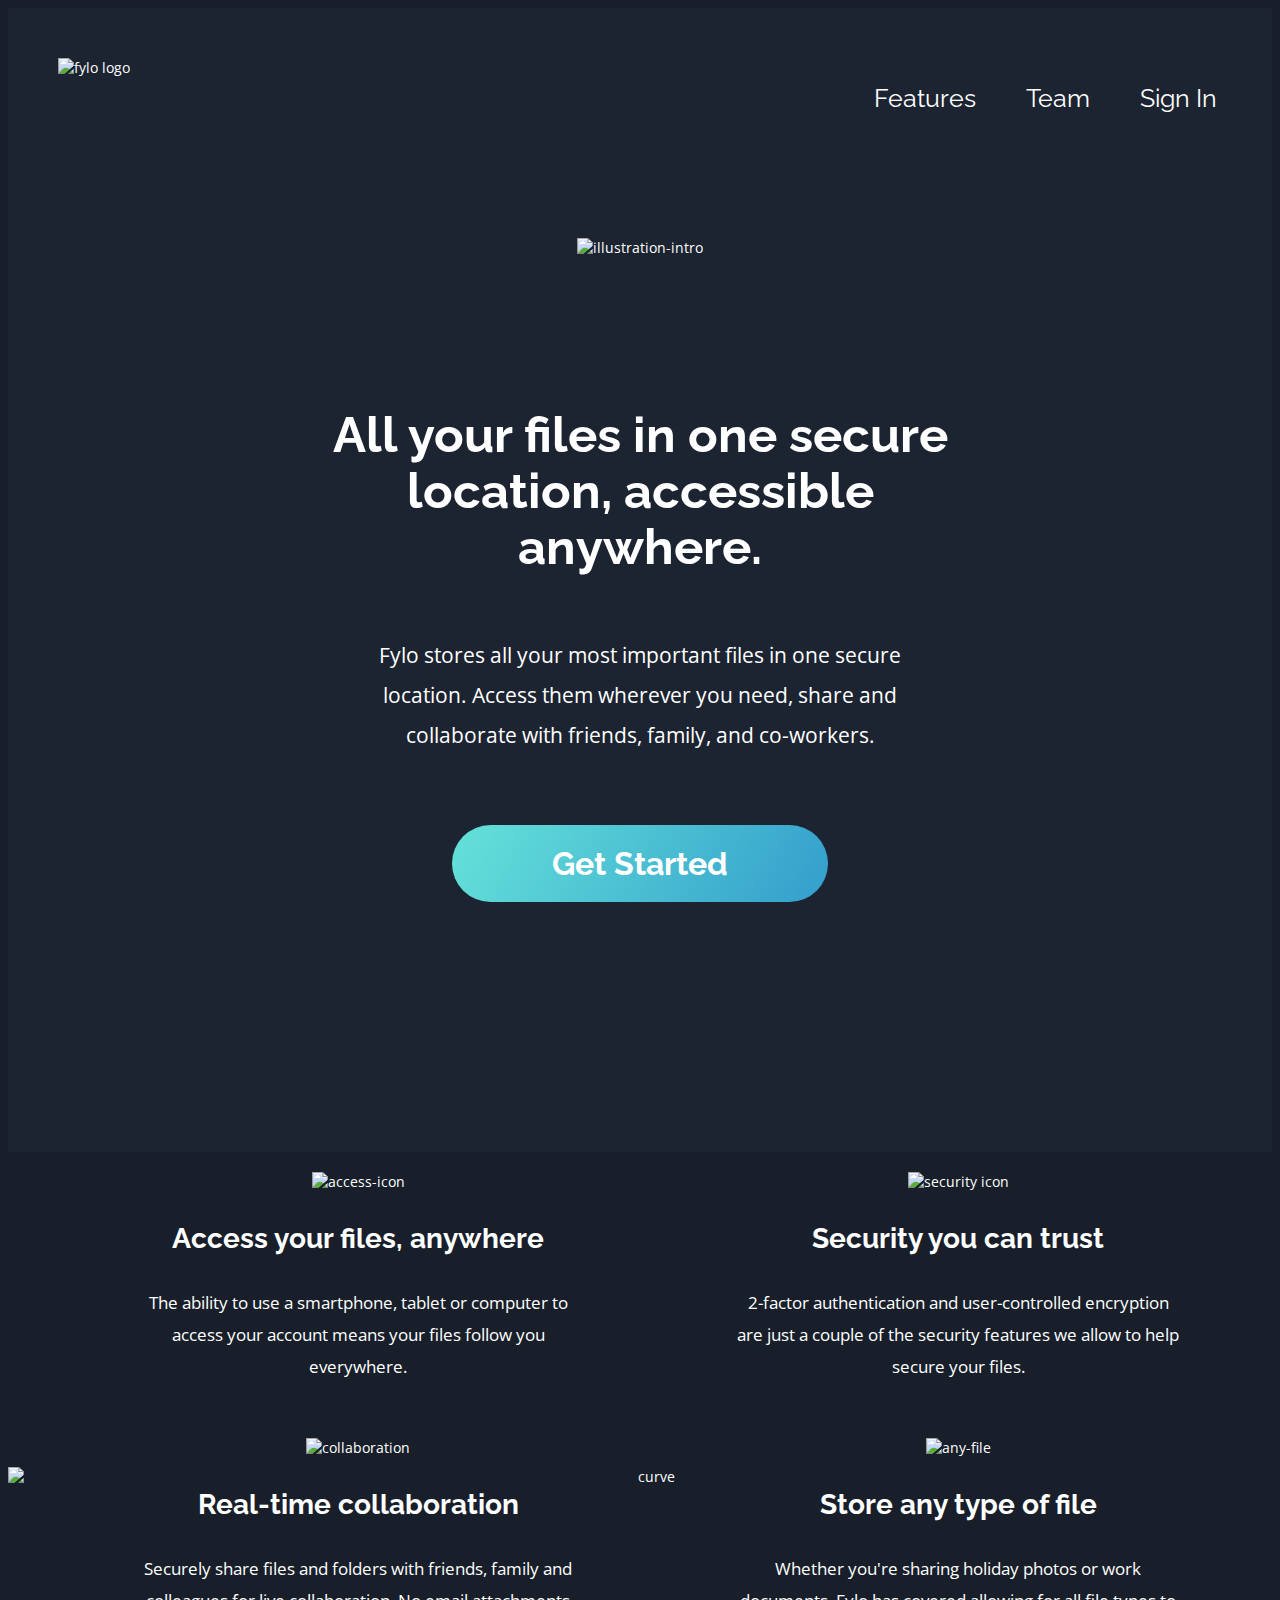
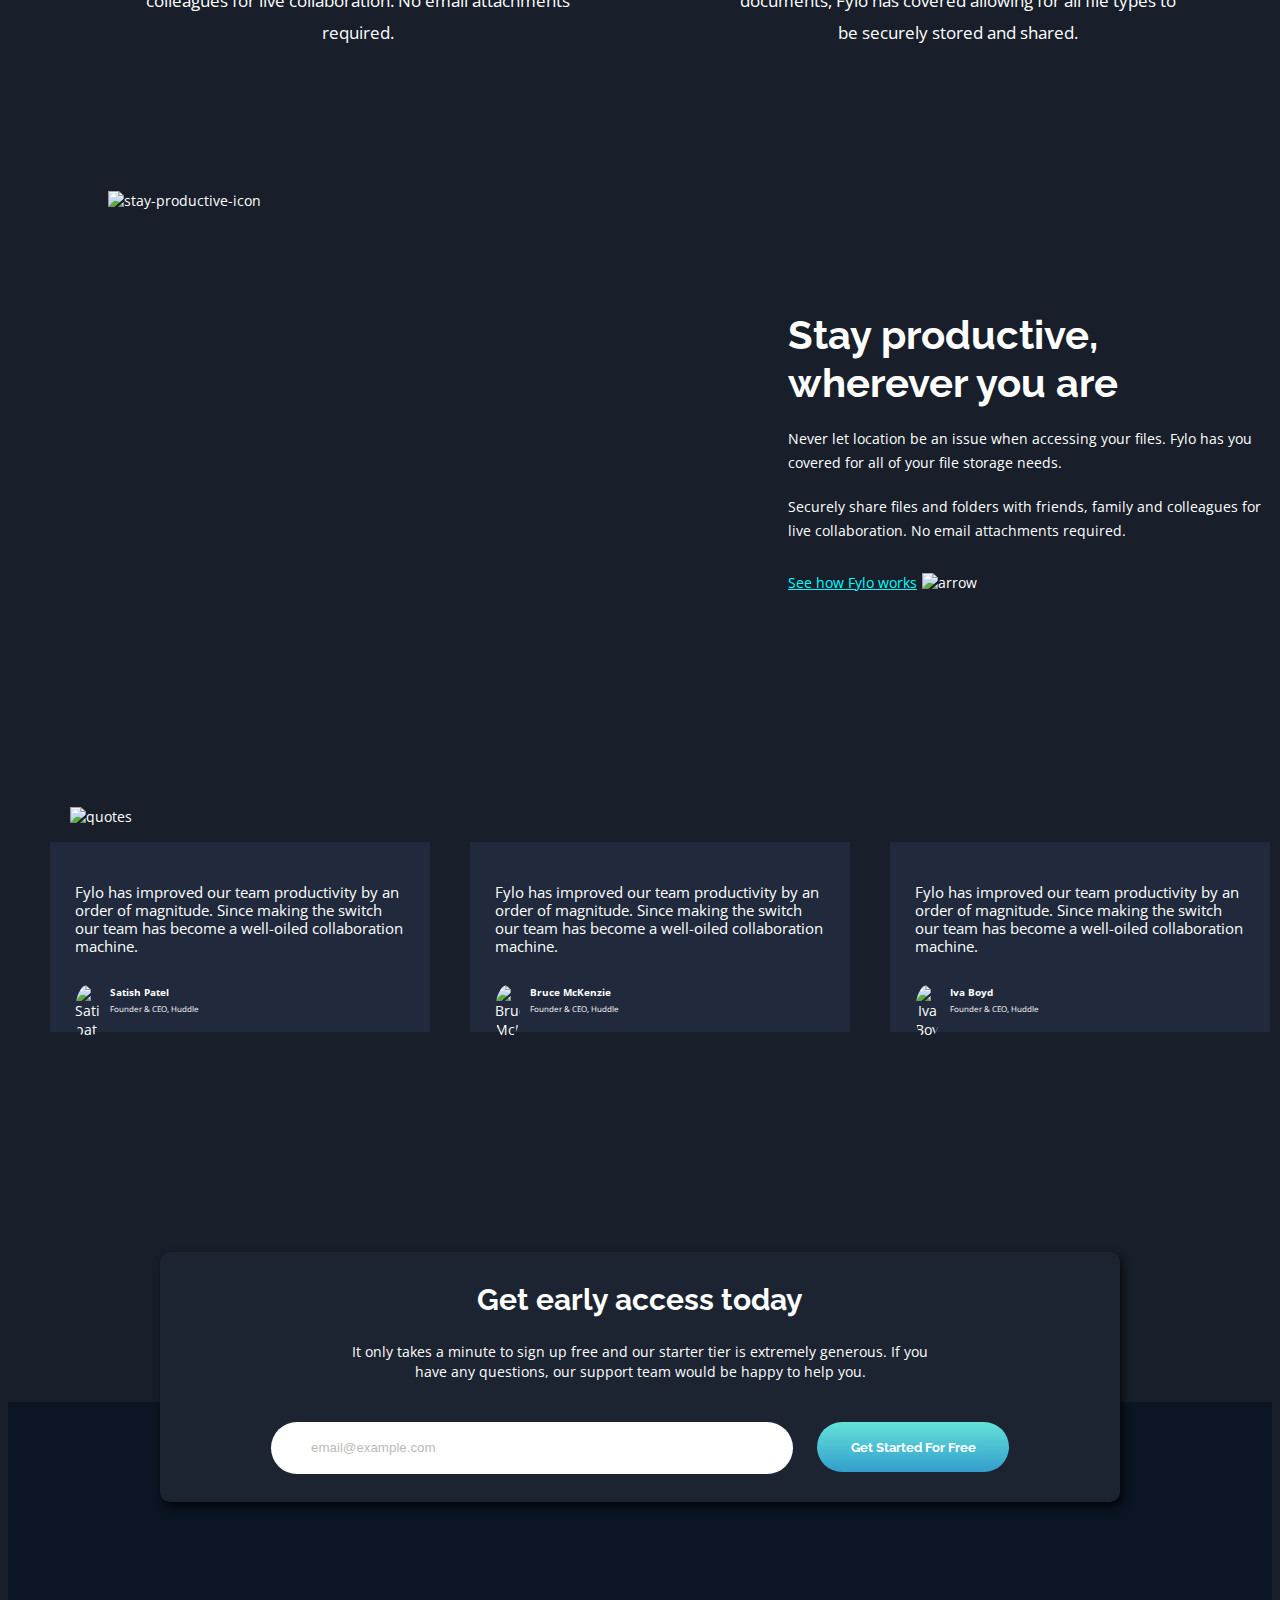
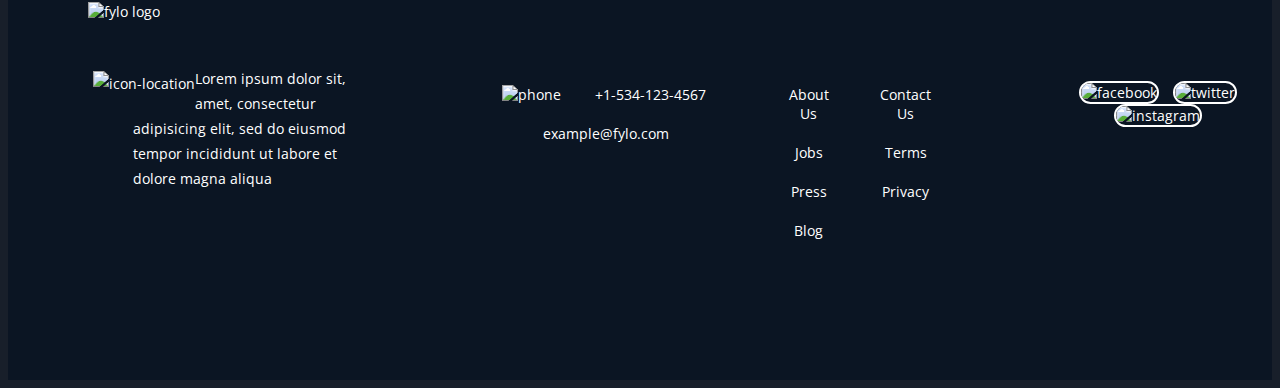
==== index.html @ 5756156e "Rename fylotheme.html to index.html" ====
<!DOCTYPE html>
<html lang="en">

<html>
    <head>
        <meta charset="UTF-8">
        <meta http-equiv="X-UA-Compatible" content="IE=edge">
        <meta name="viewport" content="width=device-width, initial-scale=1.0">

        <link rel="preconnect" href="https://fonts.googleapis.com">
        <link rel="preconnect" href="https://fonts.gstatic.com" crossorigin>
        <link href="https://fonts.googleapis.com/css2?family=Barlow+Condensed:wght@100&family=Big+Shoulders+Display:wght@100;300&family=Karla:wght@300&family=Open+Sans:wght@300&family=Raleway:wght@100;200;500&display=swap" rel="stylesheet">

        <title>Capstone-project</title>
        <link rel="shortcut icon" href="C:\Users\ASUS\Pictures\favicon-32x32.png" type="image/png">
        <link rel="stylesheet" href="fylotheme.css">
    </head>

    <body>
        <div id="page">
            <div class="intro-page">

                <img class="logo" src="C:\Users\ASUS\Pictures\logo.svg" alt="fylo logo" />
        
                <div class="nav">
                    <div class="item"> <a href="">Features</a> </div>
                    <div class="item"> <a href="">Team</a> </div>
                    <div class="item"> <a href="">Sign In</a> </div>
                </div>
        
                <img class="intro-image" src="C:\Users\ASUS\Pictures\illustration-intro.png" alt="illustration-intro">
            
                <div class="intro">
        
                    <h1>
                        All your files in one secure location, accessible anywhere.
                    </h1>
        
                    <p>Fylo stores all your most important files in one secure location.
                    Access them wherever you need, share and collaborate with friends,
                    family, and co-workers.
                    </p>
        
                    <button>Get Started</button>
        
                </div>
        
            </div>
            
            <div>
                <img class="background-image" 
                
                src="C:\Users\ASUS\Pictures\bg-curvy-desktop.svg"  alt="curve"

                style="width: 100%;">
            </div>

            <section class="points">

               
                
                <article>
                    <img src="C:\Users\ASUS\Pictures\icon-access-anywhere.svg" alt="access-icon">
        
                    <h2>Access your files, anywhere</h2>
                    <p>
                        The ability to use a smartphone, tablet or computer to access your ​account means your files follow you everywhere.
                    </p>
                </article>
        
                <article>
                    <img src="C:\Users\ASUS\Pictures\icon-security.svg" alt="security icon">
        
                    <h2>Security you can trust</h2>
                    <p>
                        2-factor authentication and user-controlled encryption are just a couple of the security features we allow to help secure your files.
                    </p>
                </article>
        
                <article>
                    <img src="C:\Users\ASUS\Pictures\icon-collaboration.svg" alt="collaboration">
        
                    <h2>Real-time collaboration​</h2>
                    <p>
                        Securely share files and folders with friends, family and colleagues​ for live collaboration. No email attachments required.
                    </p>
                </article>
        
                <article>
                    <img src="C:\Users\ASUS\Pictures\icon-any-file.svg" alt="any-file">
        
                    <h2>Store any type of file</h2>
                    <p>
                        Whether you're sharing holiday photos or work documents, Fylo has covered allowing for all file types to be securely stored and shared.
                    </p>
                </article>
        
            </section>
        
            <section class="section-three">
                <img src="C:\Users\ASUS\Pictures\illustration-stay-productive.png" alt="stay-productive-icon">
        
                <div class="productive-text">
                    <h1>Stay productive, wherever you are</h1>
                    <p>
                        Never let location be an issue when accessing your files. Fylo has you covered for all of your file storage needs.
                    </p>
                    <p>
                        Securely share files and folders with friends, family and colleagues for live collaboration. No email attachments required.
                    </p>
        
                    <div class="arrows">
                        <div class="arrow">
                            <a href="#" id="link" target="_blank" rel="noopener noreferrer">See how Fylo works</a>
                        </div>
                    
                        <div class="arrow">
                            <img id="arr" src="C:\Users\ASUS\Pictures\icon-arrow.svg" alt="arrow"> 
                        </div>  
                    </div> 
                </div>
        
            </section>
        
            <section class="section-four">
        
                <article>
                    <img class = "quote" src="C:\Users\ASUS\Pictures\bg-quotes.png" alt="quotes">
        
                    <p class="text">
                        Fylo has improved our team productivity by an order of magnitude. Since making the switch our team has become a well-oiled collaboration machine.
                    </p>
        
                    <img class = "image" src="C:\Users\ASUS\Pictures\profile-1.jpg" alt="Satish patel">
        
                    <p class="person">Satish Patel</p>
        
                    <p class="role">Founder & CEO, Huddle</p>
                </article>
        
                <article>
                    <p class="text">
                        Fylo has improved our team productivity by an order of magnitude. Since making the switch our team has become a well-oiled collaboration machine.
                    </p>
        
                    <img class = "image" src="C:\Users\ASUS\Pictures\profile-2.jpg" alt="Bruce McKenzie​">
        
                    <p class="person">Bruce McKenzie​</p>
        
                    <p class="role">Founder & CEO, Huddle</p>
                </article>
        
                <article>
                    <p class="text">
                        Fylo has improved our team productivity by an order of magnitude. Since making the switch our team has become a well-oiled collaboration machine.
                    </p>
        
                    <img class = "image" src="C:\Users\ASUS\Pictures\profile-3.jpg" alt="Iva Boyd​">
        
                    <p class="person">Iva Boyd</p>
        
                    <p class="role">Founder & CEO, Huddle</p>
                </article>
        
            </section>
        
            <section class="start">
                <h2>Get early access today</h2>
                <p>
                    It only takes a minute to sign up free and our starter tier is extremely generous. If you have any questions, our support team would be happy to help you.
                </p>
        
                <form>
                    <input type="text" id="email" placeholder="​email@example.com​">

                    <button type="submit" id="button">
                        Get Started For Free​
                    </button>
                </form>
            </section>
        
            <footer>
                <img class="logo" src="C:\Users\ASUS\Pictures\logo.svg" alt="fylo logo" />
        
                <section>
                    <article class="one">
                        <img src="C:\Users\ASUS\Pictures\icon-location.svg" alt="icon-location">
        
                        <p>
                            Lorem ipsum dolor sit, amet, consectetur adipisicing elit, sed do eiusmod tempor incididunt ut labore et dolore magna aliqua
                        </p>
                    </article>
        
                    <article class="two">
                        <ul>
                            <li>
                                <img src="C:\Users\ASUS\Pictures\icon-phone.svg" alt="phone">
                                <p>+1-534-123-4567
                                </p>
                            </li>
                            <li>
                                <img src="C:\Users\ASUS\Pictures\icon-email.svg" alt="">
                                <p>example@fylo.com​</p>
                            </li>
                        </ul>
                    </article>
                        
                    <article class="three">
                        <ul>
                            <li>
                                <a href="#">About Us</a>
                            </li>
                            <li>
                                <a href="#">Jobs</a>
                            </li>   
                            <li>
                                <a href="#">Press</a>
                            </li>  
                            <li>
                                <a href="#">Blog</a>
                            </li>
                        </ul>
                    </article>
        
                    <article class="four">
                        <ul>
                            <li>
                                <a href="#">Contact Us</a>
                            </li>
                            <li>
                                <a href="#">Terms</a>
                            </li>   
                            <li>
                                <a href="#">Privacy</a>
                            </li> 
                        </ul>
                    </article>
        
                    <article class="five">
                        <a href="#">
                            <img class = "social" src="C:\Users\ASUS\Pictures\facebook-logo-2019.webp" alt="facebook​">
                        </a>
                        <a href="#">
                            <img class = "social" src="C:\Users\ASUS\Pictures\twitter-images.webp" alt="twitter​">
                        </a>
                        <a href="#">
                            <img class = "social" src="C:\Users\ASUS\Pictures\instagram-image.webp" alt="instagram​">
                        </a>
                    </article>
        
                </section>
        
            </footer>        
        </div>
    </body>
</html>
---- fylotheme.css ----
body{
    background:hsl(218, 28%, 13%) ;
    color: white;
    font-family: "Open Sans", sans-serif;
    font-size: 14px;
    text-align: center;
}
.background-image{
    width: 100%;
    height: 103%;
    color: hsl(0, 0%, 100%);
    background-image: url(C:\Users\ASUS\Pictures\bg-curvy-desktop.svg);
    background-repeat: no-repeat;
    position: absolute;
    z-index: 1;
    left: 8px;
    top: 163%;
}
.nav{
    display: flex;
    flex-direction: row;
    justify-content: flex-end;
    margin-right: 30px;
    font-family: "Raleway",sans-serif;
}
.item{
    padding-top: 50px;
    margin: 25px;
    font-size: 25px;
}
.item a{
    color: white;
    text-decoration: none;
}
.logo{
    padding: 50px;
    float: left;
}
.intro-image{
    margin-top: 100px;
}
.intro-page{
   background: hsl(217, 28%, 15%); 
}
.intro{
    position: relative;
    z-index: 2;
}
.intro h1{
    margin: 60px auto; 
    margin-top: 150px;
    font-size: 3.5em;
    line-height: 3.5rem;
    width:700px;
    font-family: "Raleway",sans-serif;
}
.intro-page p{
    margin: 30px auto; 
    font-size: 1.5em;
    line-height: 2.5rem;
    width:600px;
}
.nav .item a:hover{
    text-decoration: underline;
    color: rgb(12, 175, 250);
}
.intro button{
    margin-top: 40px;
    padding: 20px 100px;
    color:white;
    background: linear-gradient(120deg,hsl(176,68%,64%),hsl(198,60%,50%));
    border-radius: 50px;
    border: none;
    font-family: "Raleway",sans-serif;
    font-weight: 700;
    font-size:xx-large;
    cursor: pointer;
    margin-bottom: 250px;
}
.intro button:hover{
    background: rgb(3, 255, 238);
}
.points{
    display: grid;
    grid-template-columns: 600px 600px;
}
.points article{
    margin: 20px auto;
}
.points article h2{
    font-family: "Raleway",sans-serif ; 
    margin: 20px auto; 
    font-size: 2.0em;
    line-height: 3.5rem;
    width:700px;
}
.points article p{
    margin: 15px auto; 
    font-size: 1.2em;
    line-height: 2.0rem;
    width:450px;
}
.section-three img {
    margin: 80px 20px 50px 100px;
    float: left;
}
.productive-text{
    margin-left: 780px;
    margin-right: 150px;
}
.productive-text h1 {
    padding-top: 200px;
    line-height: 3rem;
    font-size: 40px;
    margin-bottom: 10px;
    font-family: "Raleway", sans-serif;
    text-align: left;
}
.productive-text p {
    margin-top: 20px;
    line-height: 1.5rem;
    margin-bottom: 10px;
    text-align: left;
    width: 480px;
}
.productive-text a {
    color:cyan;
    float: left;
}
.productive-text #link:hover {
    color:white;
}
.arrows{
    display: flex;
    margin-top: 30px;
}
#arr{
    margin-top: 0px;
    margin-left: 5px;
}
.section-four{
    clear: both;
    margin-top: 200px;
    display: flex;
    justify-content: center;
    margin-bottom: 120px;
}
.section-four article {
    padding: 25px;
    padding-top: 40px;
    padding-bottom:30px;
    width: 330px;
    height: 120px;
    background: hsl(219,30%,18%);
    margin-left: 40px;
}
.section-four .text {
    margin-top: 1px;
    margin-bottom: 30px;
    line-height: 18px;
    width: px;
    font-size: 15px;
    text-align: left;
}
.section-four .person {
    margin-left: 35px;
    margin-bottom: 1px;
    font-size: 10px;
    font-weight: 700;
    text-align: left;
}
.section-four .role {
    font-size: 8px;
    margin-top: 4px;
    margin-left: 35px;
    text-align: left;
}
.section-four .image {
    width: 25px;
    border-radius: 50%;
    float: left;
}
.quote{
    position: absolute;
    transform: translate(-170px, -75px);
    z-index: -1;
}
.start{
    background: hsl(217, 28%, 15%);
    position: relative;
    top: 100px;
    z-index: 1;
    height: 250px;
    width: 10in;
    text-align: center;
    border-radius: 10px;
    margin: auto;
    box-shadow: 3px 5px 10px 0px rgba(0,0,0,0.75);
}
.start h2{
    font-family: "Raleway","sans-serif";
    font-size: 30px;
    font-weight: bold;
    padding-top: 30px;
    margin-bottom: 25px;
}
.start p{
    width: 600px;
    margin: 0px auto;
    margin-bottom: 30px;
    line-height: 20px;
}
.start input{
    /*padding: 15px 0 15px 300px;*/
    width:50%;
    height:50px;
    border-radius: 50px;
    border: none;
    margin-top: 10px;
    margin-right: 20px;
    text-align: left;
    padding-left: 40px;
}
.start input::placeholder{
    opacity: 0.5; 
}
.start button{
    border-radius: 50px;
    width:20%;
    height:50px;
    /*padding: 15px 40px 15px 0;*/
    border: none;
    color: white;
    background: linear-gradient( hsl(176,68%,64%),hsl(198,60%,50%));
    font-family: "Raleway",sans-serif;
    font-weight: bold;
    cursor: pointer;
}
.start button:hover{
    background: rgb(3, 255, 238);
}
footer{
    background: hsl(216, 53%, 9%);
    padding-top: 150px;
    padding-bottom: 120px;
}
footer section{
    display: flex;
    clear: both;
}
ul{
    list-style-type: none;
    color: white;
}
footer img{
    margin-left: 30px;
}
footer .one {
    line-height: 25px;
    width: 350px;
    margin-left: 55px;
    margin-right: 60px;
}
footer .one img {
    float:left;
}
footer .one p{
    margin-left: 70px;
    margin-top: -5px;
    text-align: left;
}
footer .two {
    width: 350px;    
}
footer .two img {
    float: left;
}
footer .two p {
    margin-bottom: 20px;
}
footer .three, footer .four{
    width: 110px;
}
footer a {
    color: white;
    text-decoration: none;
}
footer a:hover{
    text-decoration: underline;
    color: rgb(12, 175, 250);
}
footer li {
    margin-bottom: 20px;
}
footer .five{
    margin-top: 10px;
    margin-left: 100px;
}
footer .five img  {
    width: 30px;
    height: auto;
    margin-left: 10px;
    border-radius: 50px;
    border: 2px solid white;
}
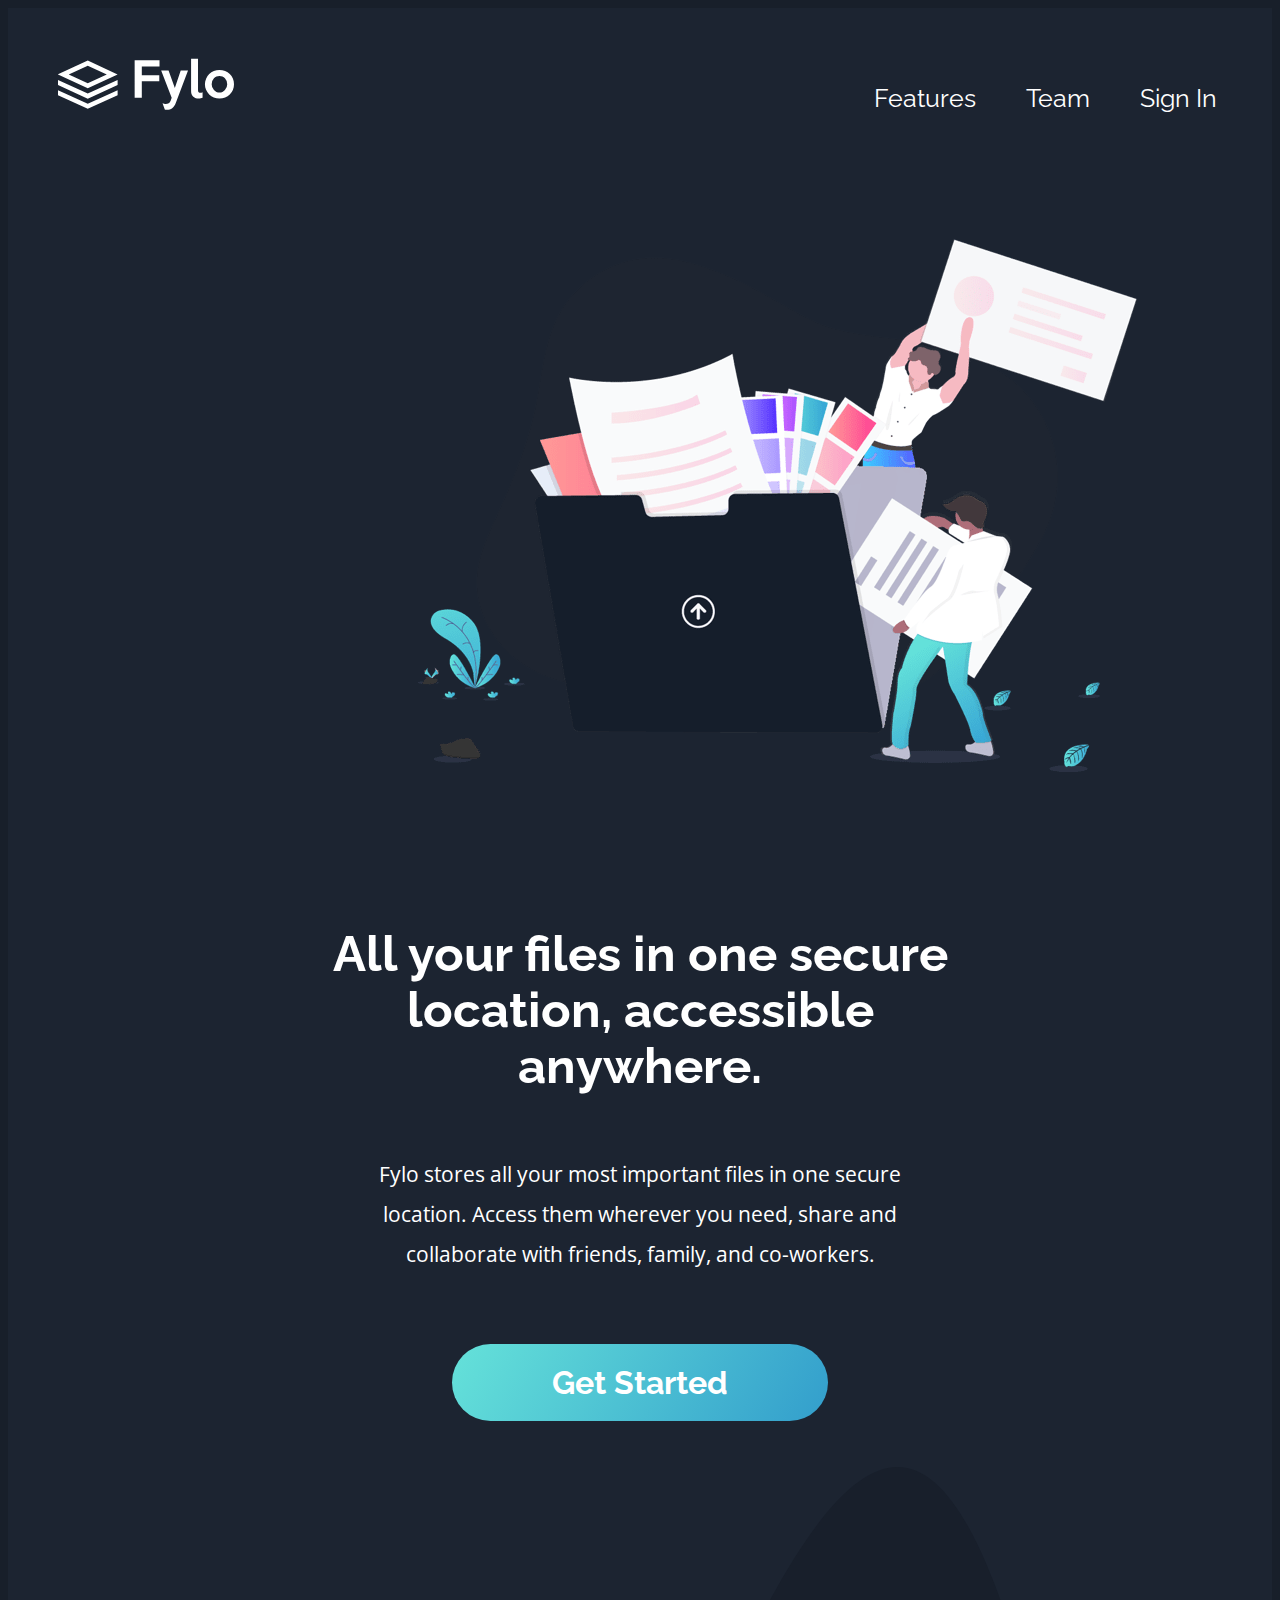
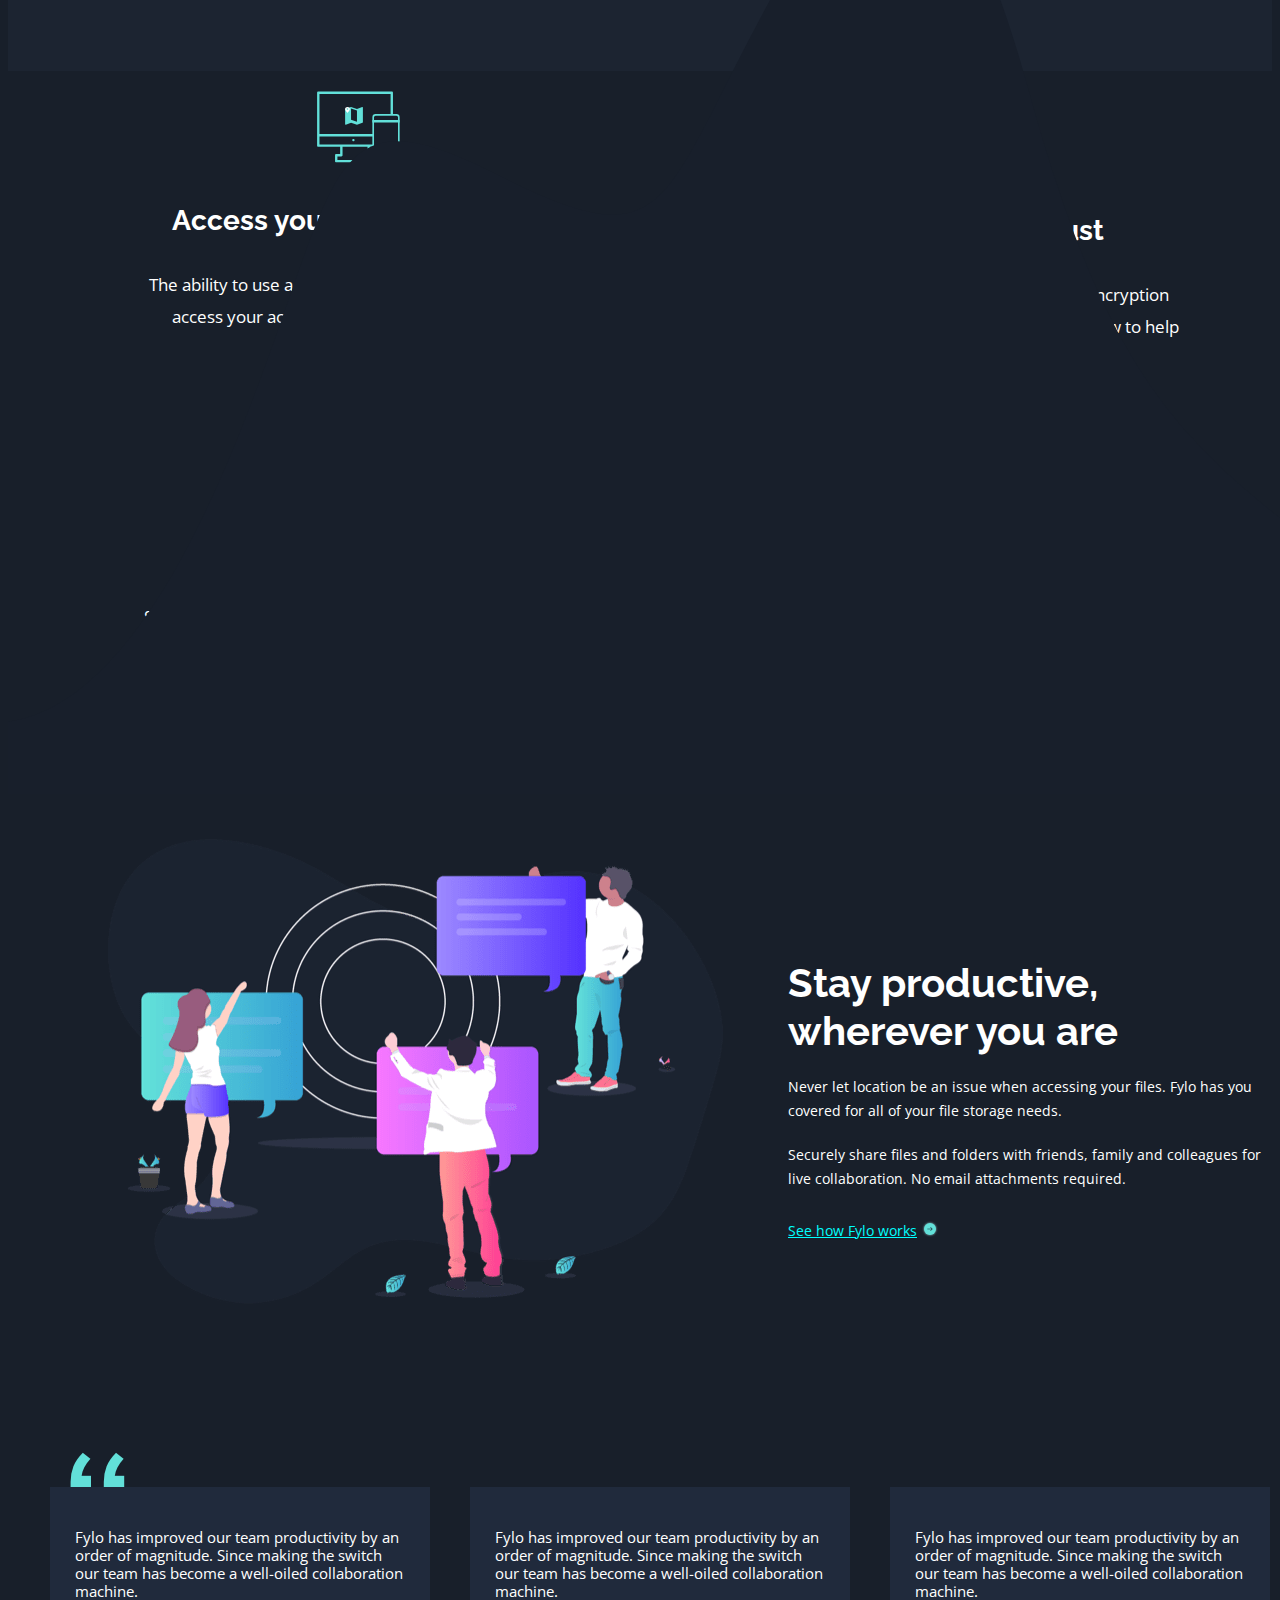
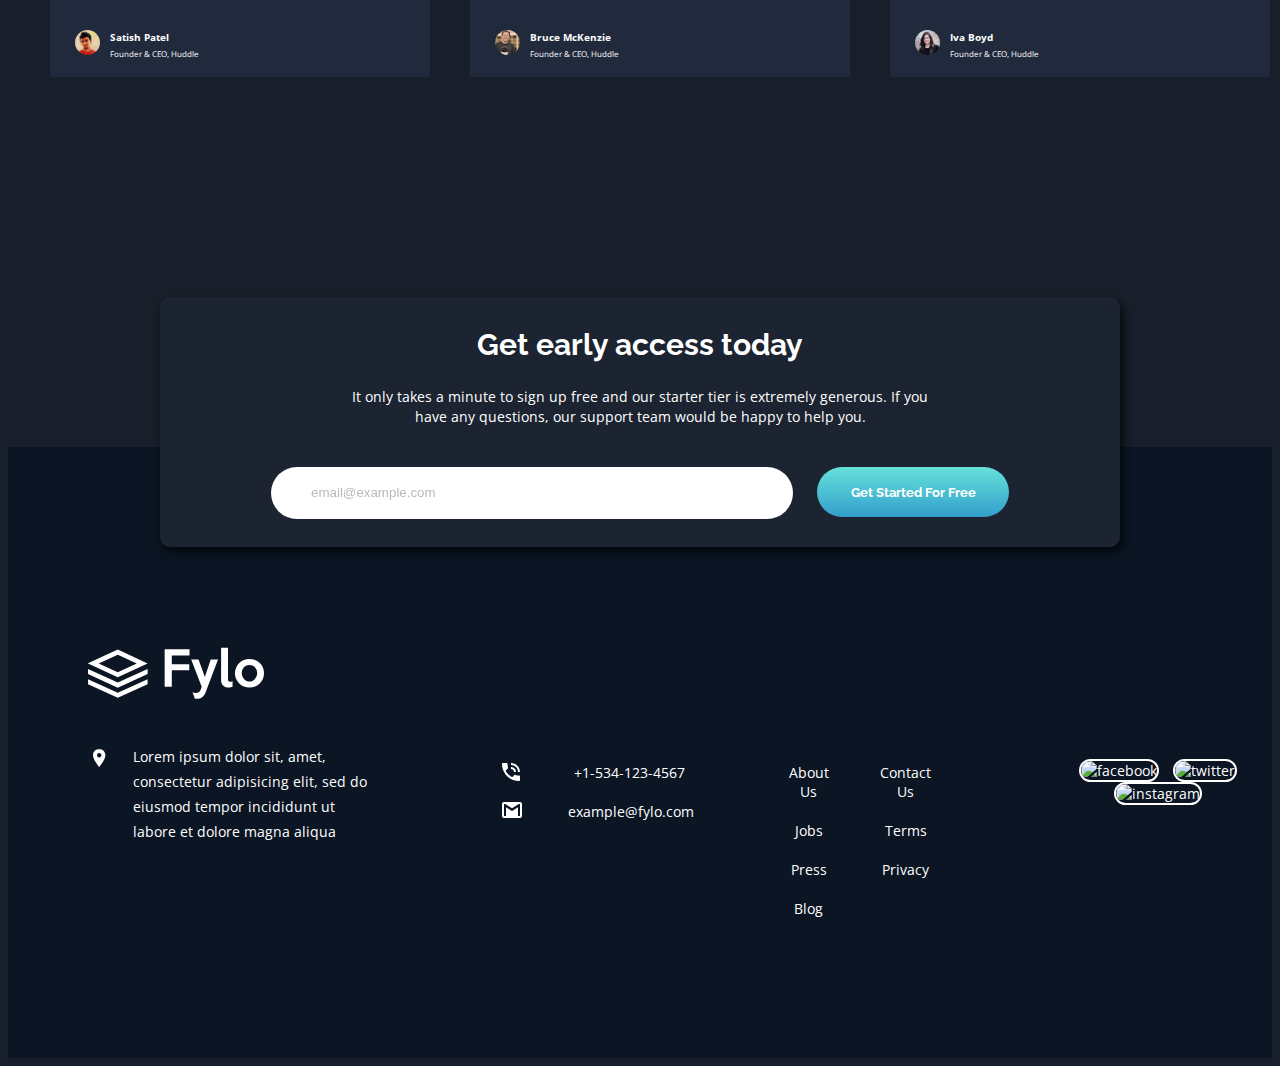
==== commit dc57e733: "Update index.html" ====
--- a/index.html
+++ b/index.html
@@ -12,15 +12,15 @@
         <link href="https://fonts.googleapis.com/css2?family=Barlow+Condensed:wght@100&family=Big+Shoulders+Display:wght@100;300&family=Karla:wght@300&family=Open+Sans:wght@300&family=Raleway:wght@100;200;500&display=swap" rel="stylesheet">
 
         <title>Capstone-project</title>
-        <link rel="shortcut icon" href="C:\Users\ASUS\Pictures\favicon-32x32.png" type="image/png">
-        <link rel="stylesheet" href="fylotheme.css">
+        <link rel="shortcut icon" href="images/favicon-32x32.png" type="image/png">
+        <link rel="stylesheet" href="stylesheet.css">
     </head>
 
     <body>
         <div id="page">
             <div class="intro-page">
 
-                <img class="logo" src="C:\Users\ASUS\Pictures\logo.svg" alt="fylo logo" />
+                <img class="logo" src="images/logo.svg" alt="fylo logo" />
         
                 <div class="nav">
                     <div class="item"> <a href="">Features</a> </div>
@@ -28,7 +28,7 @@
                     <div class="item"> <a href="">Sign In</a> </div>
                 </div>
         
-                <img class="intro-image" src="C:\Users\ASUS\Pictures\illustration-intro.png" alt="illustration-intro">
+                <img class="intro-image" src="images/illustration-intro.png" alt="illustration-intro">
             
                 <div class="intro">
         
@@ -50,7 +50,7 @@
             <div>
                 <img class="background-image" 
                 
-                src="C:\Users\ASUS\Pictures\bg-curvy-desktop.svg"  alt="curve"
+                src="images/bg-curvy-desktop.svg"  alt="curve"
 
                 style="width: 100%;">
             </div>
@@ -60,7 +60,7 @@
                
                 
                 <article>
-                    <img src="C:\Users\ASUS\Pictures\icon-access-anywhere.svg" alt="access-icon">
+                    <img src="images/icon-access-anywhere.svg" alt="access-icon">
         
                     <h2>Access your files, anywhere</h2>
                     <p>
@@ -69,7 +69,7 @@
                 </article>
         
                 <article>
-                    <img src="C:\Users\ASUS\Pictures\icon-security.svg" alt="security icon">
+                    <img src="images/icon-security.svg" alt="security icon">
         
                     <h2>Security you can trust</h2>
                     <p>
@@ -78,7 +78,7 @@
                 </article>
         
                 <article>
-                    <img src="C:\Users\ASUS\Pictures\icon-collaboration.svg" alt="collaboration">
+                    <img src="images/icon-collaboration.svg" alt="collaboration">
         
                     <h2>Real-time collaboration​</h2>
                     <p>
@@ -87,7 +87,7 @@
                 </article>
         
                 <article>
-                    <img src="C:\Users\ASUS\Pictures\icon-any-file.svg" alt="any-file">
+                    <img src="images/icon-any-file.svg" alt="any-file">
         
                     <h2>Store any type of file</h2>
                     <p>
@@ -98,7 +98,7 @@
             </section>
         
             <section class="section-three">
-                <img src="C:\Users\ASUS\Pictures\illustration-stay-productive.png" alt="stay-productive-icon">
+                <img src="images/illustration-stay-productive.png" alt="stay-productive-icon">
         
                 <div class="productive-text">
                     <h1>Stay productive, wherever you are</h1>
@@ -115,7 +115,7 @@
                         </div>
                     
                         <div class="arrow">
-                            <img id="arr" src="C:\Users\ASUS\Pictures\icon-arrow.svg" alt="arrow"> 
+                            <img id="arr" src="images/icon-arrow.svg" alt="arrow"> 
                         </div>  
                     </div> 
                 </div>
@@ -125,13 +125,13 @@
             <section class="section-four">
         
                 <article>
-                    <img class = "quote" src="C:\Users\ASUS\Pictures\bg-quotes.png" alt="quotes">
+                    <img class = "quote" src="images/bg-quotes.png" alt="quotes">
         
                     <p class="text">
                         Fylo has improved our team productivity by an order of magnitude. Since making the switch our team has become a well-oiled collaboration machine.
                     </p>
         
-                    <img class = "image" src="C:\Users\ASUS\Pictures\profile-1.jpg" alt="Satish patel">
+                    <img class = "image" src="images/profile-1.jpg" alt="Satish patel">
         
                     <p class="person">Satish Patel</p>
         
@@ -143,7 +143,7 @@
                         Fylo has improved our team productivity by an order of magnitude. Since making the switch our team has become a well-oiled collaboration machine.
                     </p>
         
-                    <img class = "image" src="C:\Users\ASUS\Pictures\profile-2.jpg" alt="Bruce McKenzie​">
+                    <img class = "image" src="images/profile-2.jpg" alt="Bruce McKenzie​">
         
                     <p class="person">Bruce McKenzie​</p>
         
@@ -155,7 +155,7 @@
                         Fylo has improved our team productivity by an order of magnitude. Since making the switch our team has become a well-oiled collaboration machine.
                     </p>
         
-                    <img class = "image" src="C:\Users\ASUS\Pictures\profile-3.jpg" alt="Iva Boyd​">
+                    <img class = "image" src="images/profile-3.jpg" alt="Iva Boyd​">
         
                     <p class="person">Iva Boyd</p>
         
@@ -180,11 +180,11 @@
             </section>
         
             <footer>
-                <img class="logo" src="C:\Users\ASUS\Pictures\logo.svg" alt="fylo logo" />
+                <img class="logo" src="images/logo.svg" alt="fylo logo" />
         
                 <section>
                     <article class="one">
-                        <img src="C:\Users\ASUS\Pictures\icon-location.svg" alt="icon-location">
+                        <img src="images/icon-location.svg" alt="icon-location">
         
                         <p>
                             Lorem ipsum dolor sit, amet, consectetur adipisicing elit, sed do eiusmod tempor incididunt ut labore et dolore magna aliqua
@@ -194,12 +194,12 @@
                     <article class="two">
                         <ul>
                             <li>
-                                <img src="C:\Users\ASUS\Pictures\icon-phone.svg" alt="phone">
+                                <img src="images/icon-phone.svg" alt="phone">
                                 <p>+1-534-123-4567
                                 </p>
                             </li>
                             <li>
-                                <img src="C:\Users\ASUS\Pictures\icon-email.svg" alt="">
+                                <img src="images/icon-email.svg" alt="">
                                 <p>example@fylo.com​</p>
                             </li>
                         </ul>
@@ -238,13 +238,13 @@
         
                     <article class="five">
                         <a href="#">
-                            <img class = "social" src="C:\Users\ASUS\Pictures\facebook-logo-2019.webp" alt="facebook​">
+                            <img class = "social" src="images/facebook-logo-2019.webp" alt="facebook​">
                         </a>
                         <a href="#">
-                            <img class = "social" src="C:\Users\ASUS\Pictures\twitter-images.webp" alt="twitter​">
+                            <img class = "social" src="images/twitter-images.webp" alt="twitter​">
                         </a>
                         <a href="#">
-                            <img class = "social" src="C:\Users\ASUS\Pictures\instagram-image.webp" alt="instagram​">
+                            <img class = "social" src="images/instagram-image.webp" alt="instagram​">
                         </a>
                     </article>
         
--- a/stylesheet.css
+++ b/stylesheet.css
@@ -0,0 +1,305 @@
+body{
+    background:hsl(218, 28%, 13%) ;
+    color: white;
+    font-family: "Open Sans", sans-serif;
+    font-size: 14px;
+    text-align: center;
+}
+.background-image{
+    width: 100%;
+    height: 103%;
+    color: hsl(0, 0%, 100%);
+    background-image: url(C:\Users\ASUS\Pictures\bg-curvy-desktop.svg);
+    background-repeat: no-repeat;
+    position: absolute;
+    z-index: 1;
+    left: 8px;
+    top: 163%;
+}
+.nav{
+    display: flex;
+    flex-direction: row;
+    justify-content: flex-end;
+    margin-right: 30px;
+    font-family: "Raleway",sans-serif;
+}
+.item{
+    padding-top: 50px;
+    margin: 25px;
+    font-size: 25px;
+}
+.item a{
+    color: white;
+    text-decoration: none;
+}
+.logo{
+    padding: 50px;
+    float: left;
+}
+.intro-image{
+    margin-top: 100px;
+}
+.intro-page{
+   background: hsl(217, 28%, 15%); 
+}
+.intro{
+    position: relative;
+    z-index: 2;
+}
+.intro h1{
+    margin: 60px auto; 
+    margin-top: 150px;
+    font-size: 3.5em;
+    line-height: 3.5rem;
+    width:700px;
+    font-family: "Raleway",sans-serif;
+}
+.intro-page p{
+    margin: 30px auto; 
+    font-size: 1.5em;
+    line-height: 2.5rem;
+    width:600px;
+}
+.nav .item a:hover{
+    text-decoration: underline;
+    color: rgb(12, 175, 250);
+}
+.intro button{
+    margin-top: 40px;
+    padding: 20px 100px;
+    color:white;
+    background: linear-gradient(120deg,hsl(176,68%,64%),hsl(198,60%,50%));
+    border-radius: 50px;
+    border: none;
+    font-family: "Raleway",sans-serif;
+    font-weight: 700;
+    font-size:xx-large;
+    cursor: pointer;
+    margin-bottom: 250px;
+}
+.intro button:hover{
+    background: rgb(3, 255, 238);
+}
+.points{
+    display: grid;
+    grid-template-columns: 600px 600px;
+}
+.points article{
+    margin: 20px auto;
+}
+.points article h2{
+    font-family: "Raleway",sans-serif ; 
+    margin: 20px auto; 
+    font-size: 2.0em;
+    line-height: 3.5rem;
+    width:700px;
+}
+.points article p{
+    margin: 15px auto; 
+    font-size: 1.2em;
+    line-height: 2.0rem;
+    width:450px;
+}
+.section-three img {
+    margin: 80px 20px 50px 100px;
+    float: left;
+}
+.productive-text{
+    margin-left: 780px;
+    margin-right: 150px;
+}
+.productive-text h1 {
+    padding-top: 200px;
+    line-height: 3rem;
+    font-size: 40px;
+    margin-bottom: 10px;
+    font-family: "Raleway", sans-serif;
+    text-align: left;
+}
+.productive-text p {
+    margin-top: 20px;
+    line-height: 1.5rem;
+    margin-bottom: 10px;
+    text-align: left;
+    width: 480px;
+}
+.productive-text a {
+    color:cyan;
+    float: left;
+}
+.productive-text #link:hover {
+    color:white;
+}
+.arrows{
+    display: flex;
+    margin-top: 30px;
+}
+#arr{
+    margin-top: 0px;
+    margin-left: 5px;
+}
+.section-four{
+    clear: both;
+    margin-top: 200px;
+    display: flex;
+    justify-content: center;
+    margin-bottom: 120px;
+}
+.section-four article {
+    padding: 25px;
+    padding-top: 40px;
+    padding-bottom:30px;
+    width: 330px;
+    height: 120px;
+    background: hsl(219,30%,18%);
+    margin-left: 40px;
+}
+.section-four .text {
+    margin-top: 1px;
+    margin-bottom: 30px;
+    line-height: 18px;
+    width: px;
+    font-size: 15px;
+    text-align: left;
+}
+.section-four .person {
+    margin-left: 35px;
+    margin-bottom: 1px;
+    font-size: 10px;
+    font-weight: 700;
+    text-align: left;
+}
+.section-four .role {
+    font-size: 8px;
+    margin-top: 4px;
+    margin-left: 35px;
+    text-align: left;
+}
+.section-four .image {
+    width: 25px;
+    border-radius: 50%;
+    float: left;
+}
+.quote{
+    position: absolute;
+    transform: translate(-170px, -75px);
+    z-index: -1;
+}
+.start{
+    background: hsl(217, 28%, 15%);
+    position: relative;
+    top: 100px;
+    z-index: 1;
+    height: 250px;
+    width: 10in;
+    text-align: center;
+    border-radius: 10px;
+    margin: auto;
+    box-shadow: 3px 5px 10px 0px rgba(0,0,0,0.75);
+}
+.start h2{
+    font-family: "Raleway","sans-serif";
+    font-size: 30px;
+    font-weight: bold;
+    padding-top: 30px;
+    margin-bottom: 25px;
+}
+.start p{
+    width: 600px;
+    margin: 0px auto;
+    margin-bottom: 30px;
+    line-height: 20px;
+}
+.start input{
+    /*padding: 15px 0 15px 300px;*/
+    width:50%;
+    height:50px;
+    border-radius: 50px;
+    border: none;
+    margin-top: 10px;
+    margin-right: 20px;
+    text-align: left;
+    padding-left: 40px;
+}
+.start input::placeholder{
+    opacity: 0.5; 
+}
+.start button{
+    border-radius: 50px;
+    width:20%;
+    height:50px;
+    /*padding: 15px 40px 15px 0;*/
+    border: none;
+    color: white;
+    background: linear-gradient( hsl(176,68%,64%),hsl(198,60%,50%));
+    font-family: "Raleway",sans-serif;
+    font-weight: bold;
+    cursor: pointer;
+}
+.start button:hover{
+    background: rgb(3, 255, 238);
+}
+footer{
+    background: hsl(216, 53%, 9%);
+    padding-top: 150px;
+    padding-bottom: 120px;
+}
+footer section{
+    display: flex;
+    clear: both;
+}
+ul{
+    list-style-type: none;
+    color: white;
+}
+footer img{
+    margin-left: 30px;
+}
+footer .one {
+    line-height: 25px;
+    width: 350px;
+    margin-left: 55px;
+    margin-right: 60px;
+}
+footer .one img {
+    float:left;
+}
+footer .one p{
+    margin-left: 70px;
+    margin-top: -5px;
+    text-align: left;
+}
+footer .two {
+    width: 350px;    
+}
+footer .two img {
+    float: left;
+}
+footer .two p {
+    margin-bottom: 20px;
+}
+footer .three, footer .four{
+    width: 110px;
+}
+footer a {
+    color: white;
+    text-decoration: none;
+}
+footer a:hover{
+    text-decoration: underline;
+    color: rgb(12, 175, 250);
+}
+footer li {
+    margin-bottom: 20px;
+}
+footer .five{
+    margin-top: 10px;
+    margin-left: 100px;
+}
+footer .five img  {
+    width: 30px;
+    height: auto;
+    margin-left: 10px;
+    border-radius: 50px;
+    border: 2px solid white;
+}
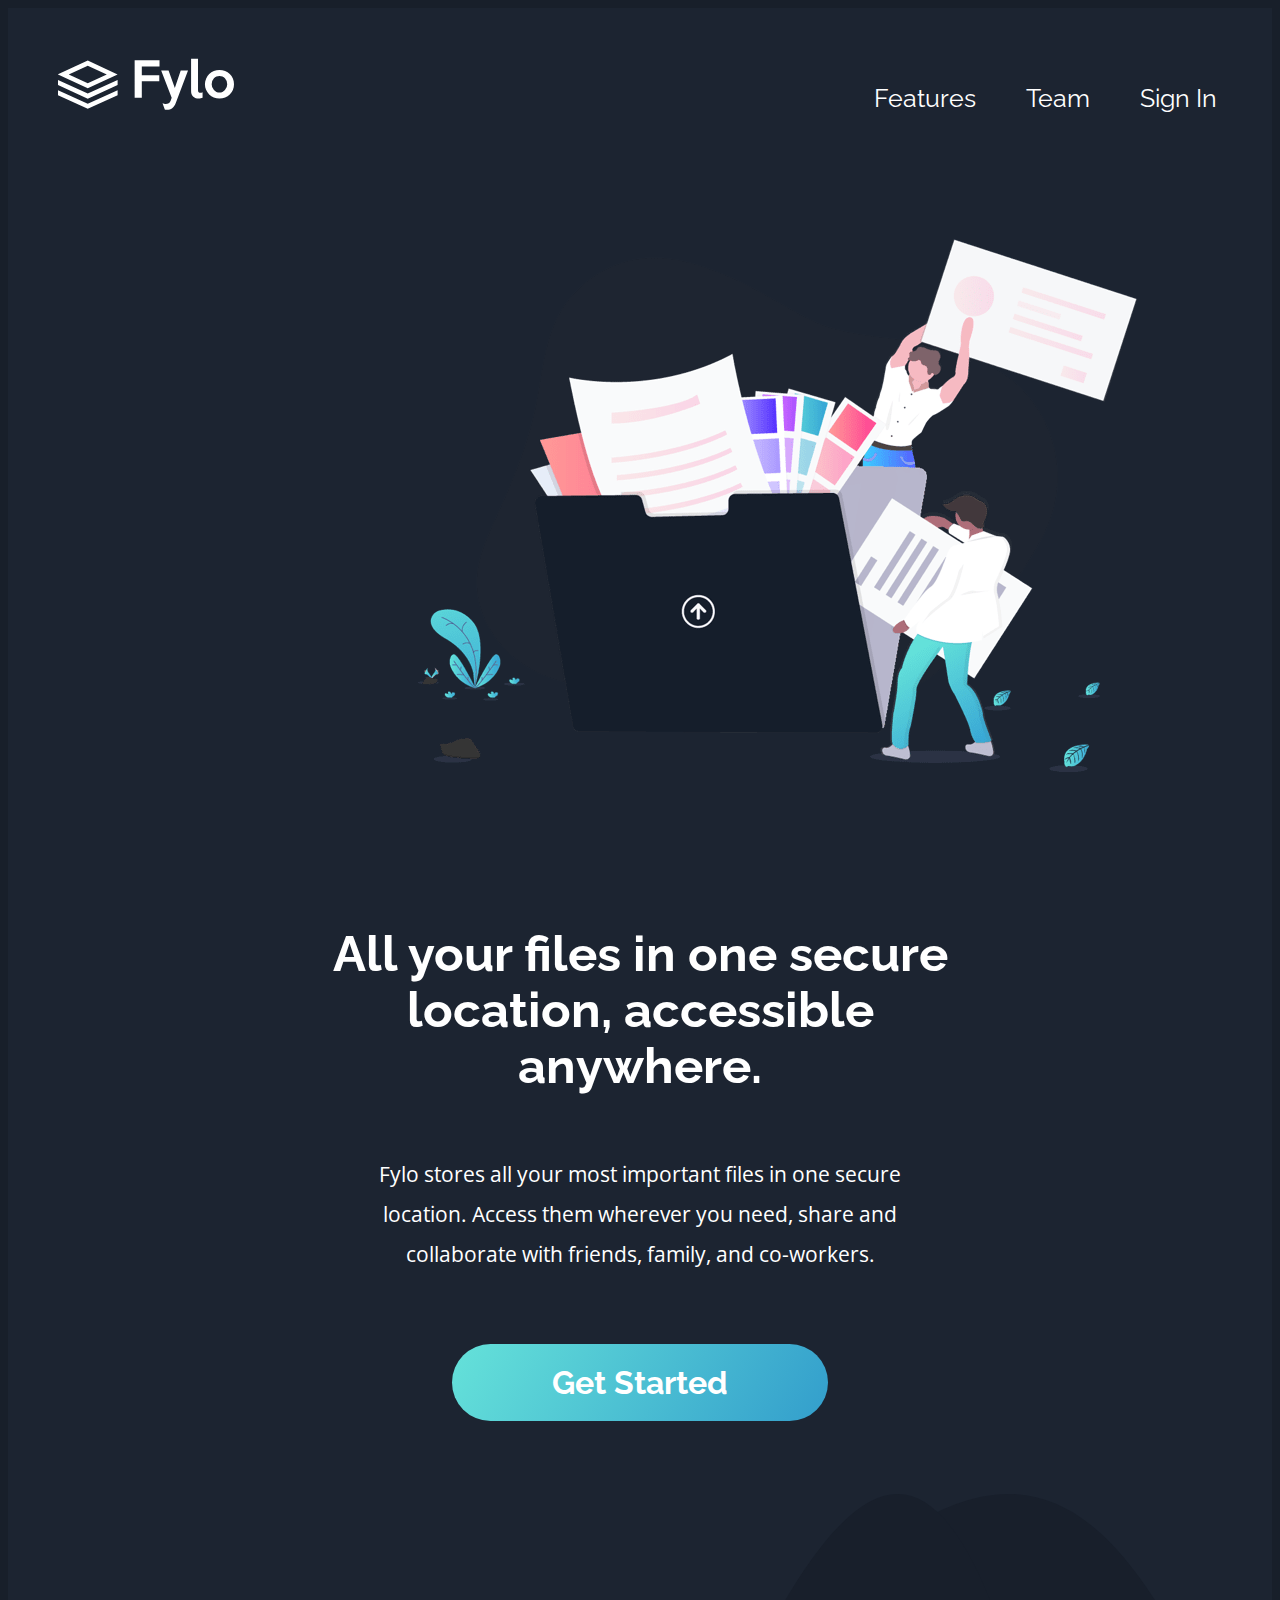
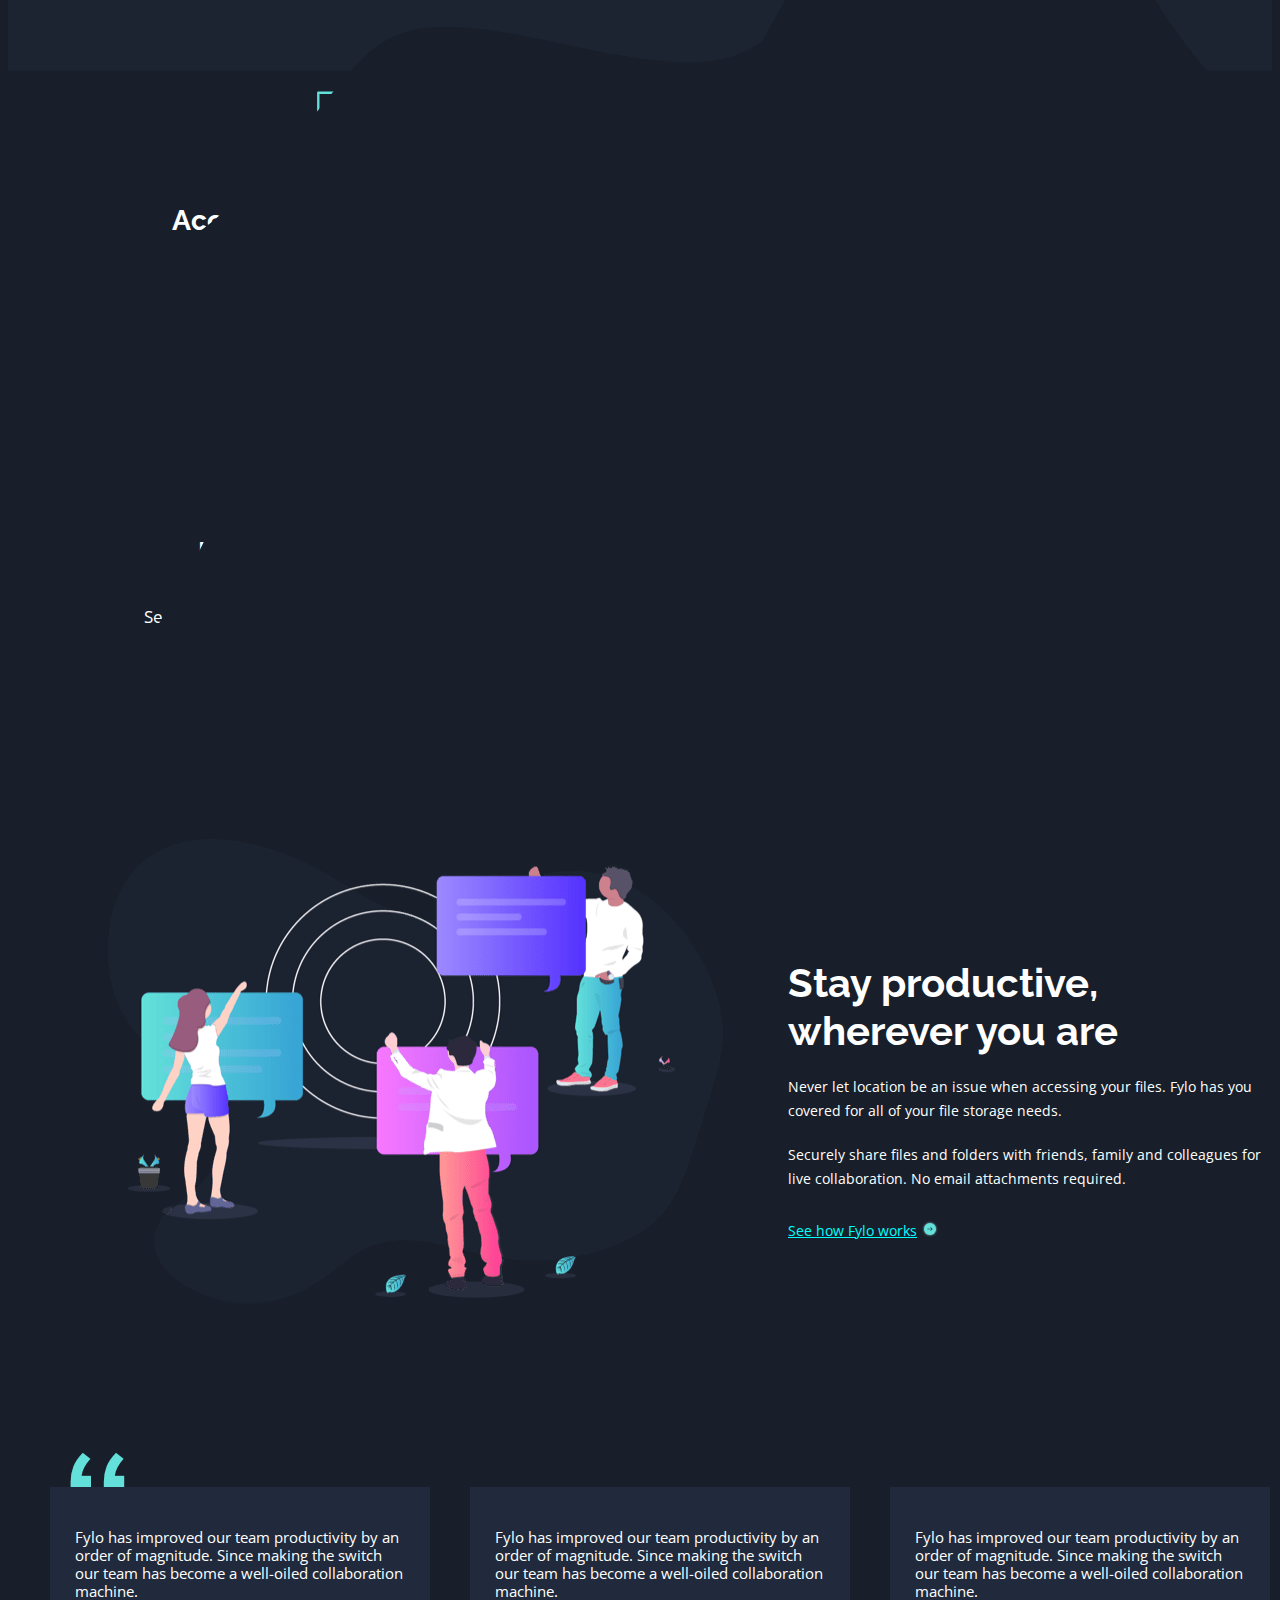
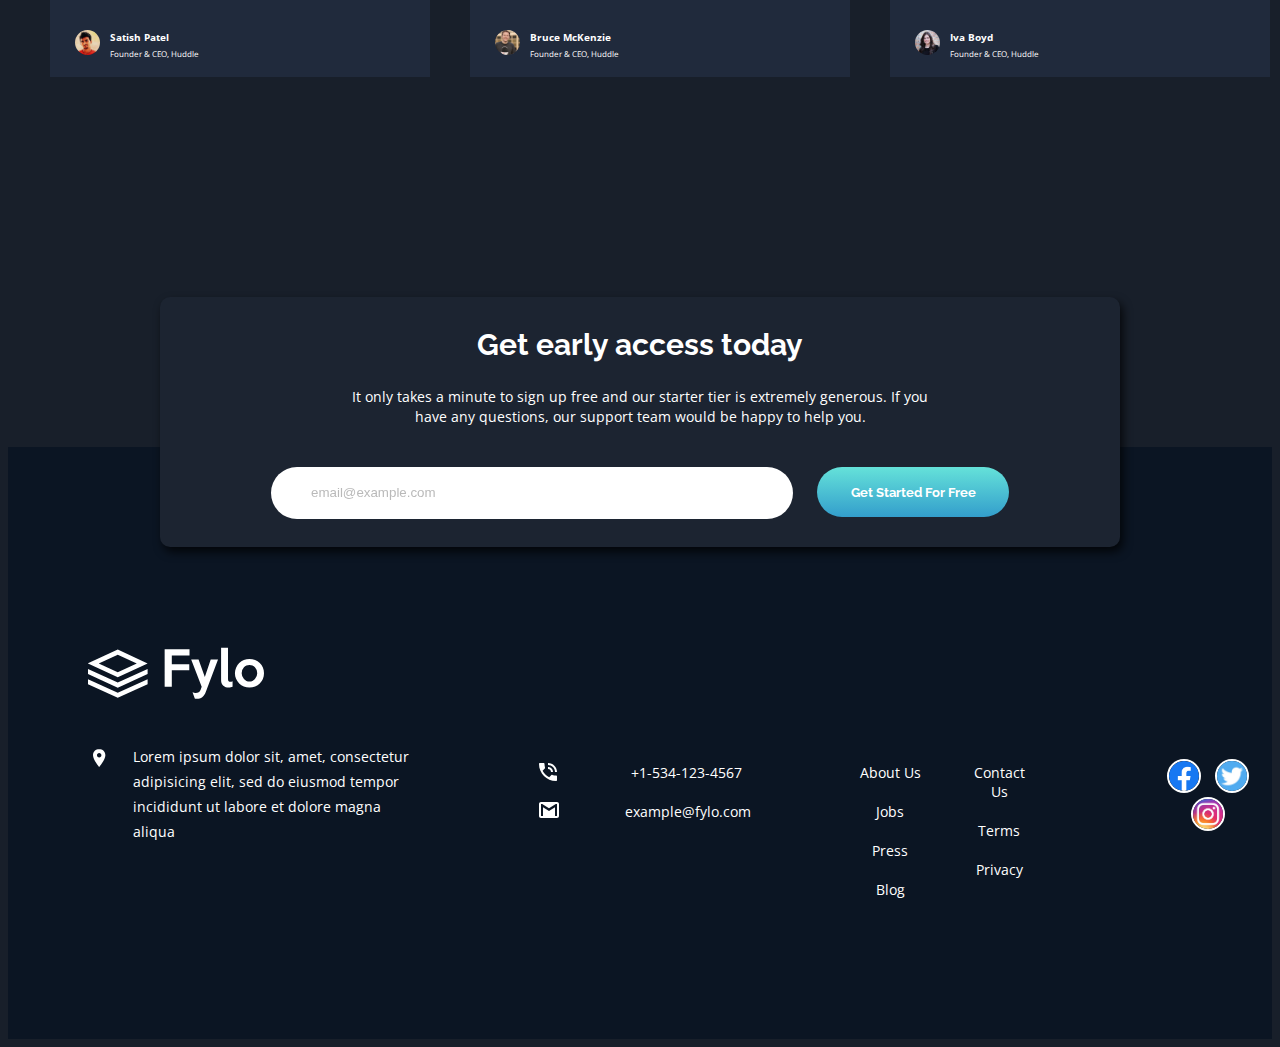
==== commit 5399e6df: "Update index.html" ====
--- a/index.html
+++ b/index.html
@@ -52,7 +52,7 @@
                 
                 src="images/bg-curvy-desktop.svg"  alt="curve"
 
-                style="width: 100%;">
+                >
             </div>
 
             <section class="points">
--- a/stylesheet.css
+++ b/stylesheet.css
@@ -9,12 +9,12 @@
     width: 100%;
     height: 103%;
     color: hsl(0, 0%, 100%);
-    background-image: url(C:\Users\ASUS\Pictures\bg-curvy-desktop.svg);
+    background-image: url(images/bg-curvy-desktop.svg);
     background-repeat: no-repeat;
     position: absolute;
     z-index: 1;
     left: 8px;
-    top: 163%;
+    top: 166%;
 }
 .nav{
     display: flex;
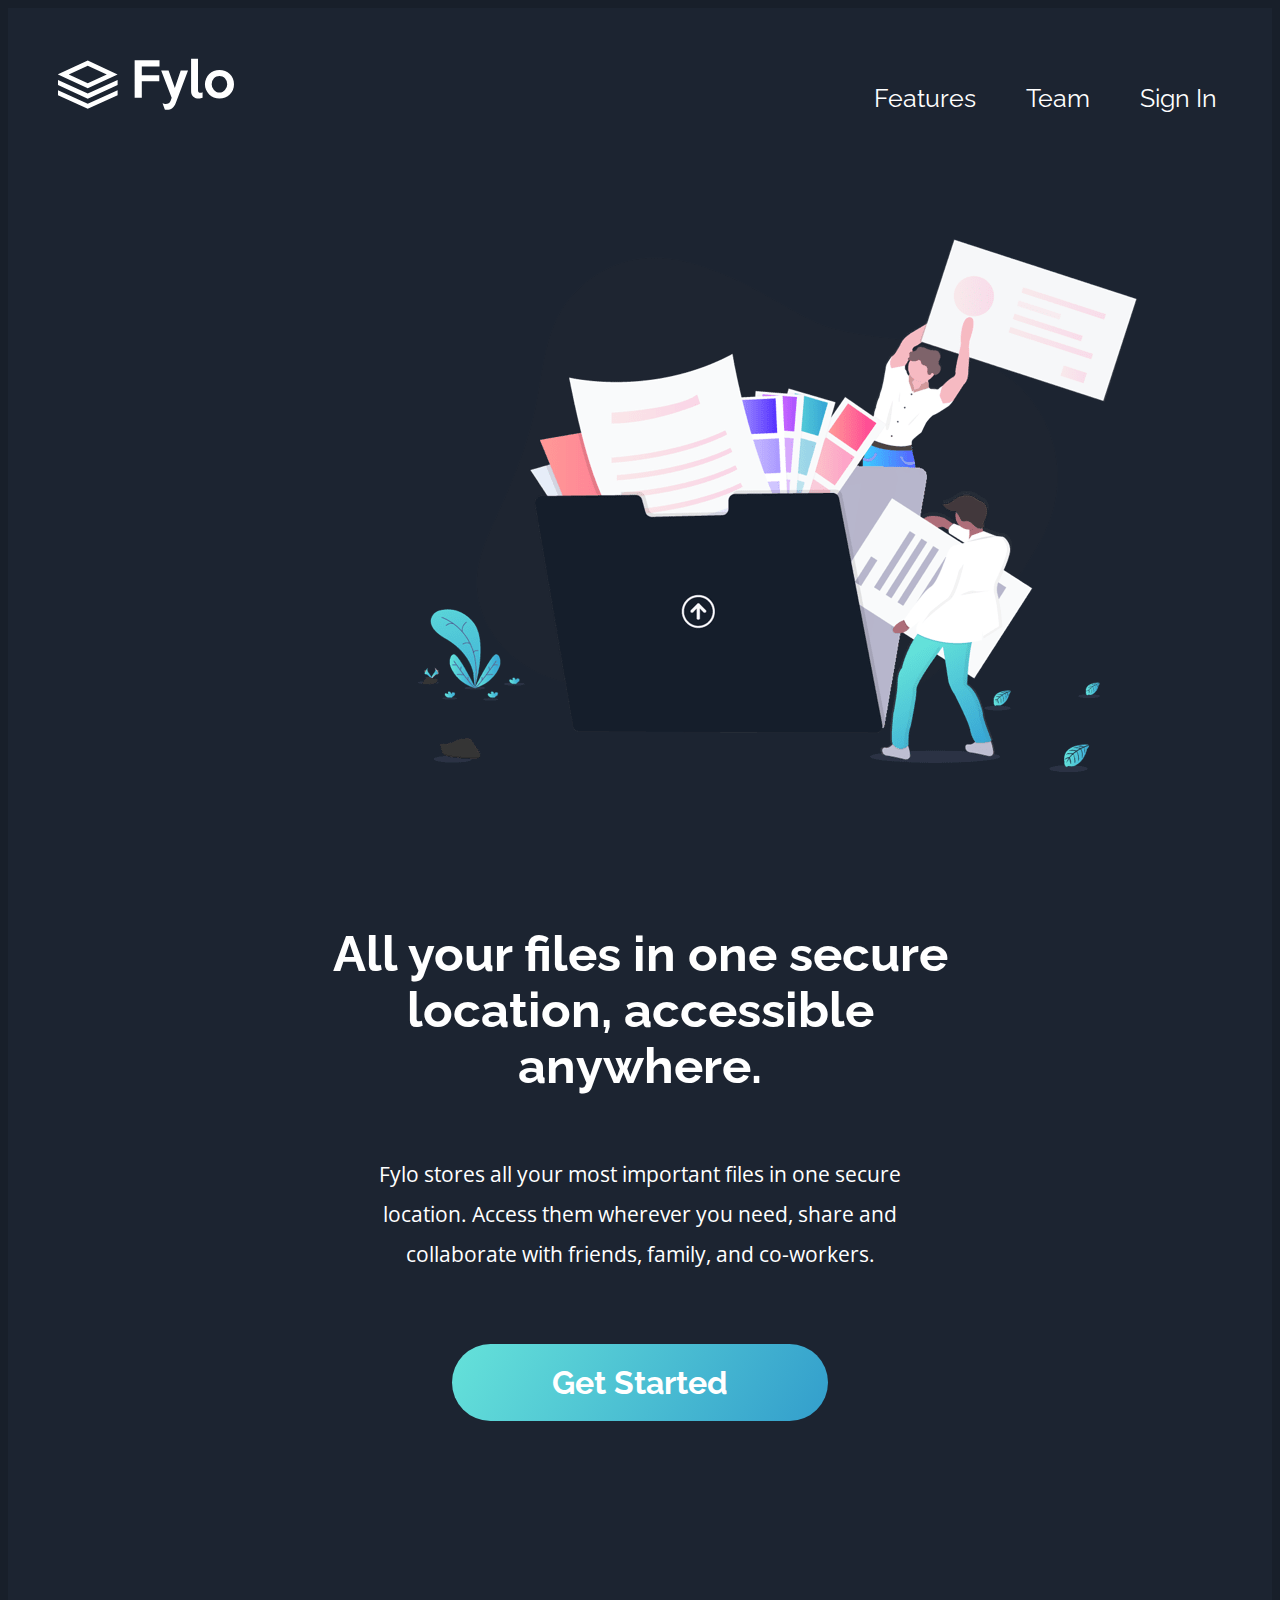
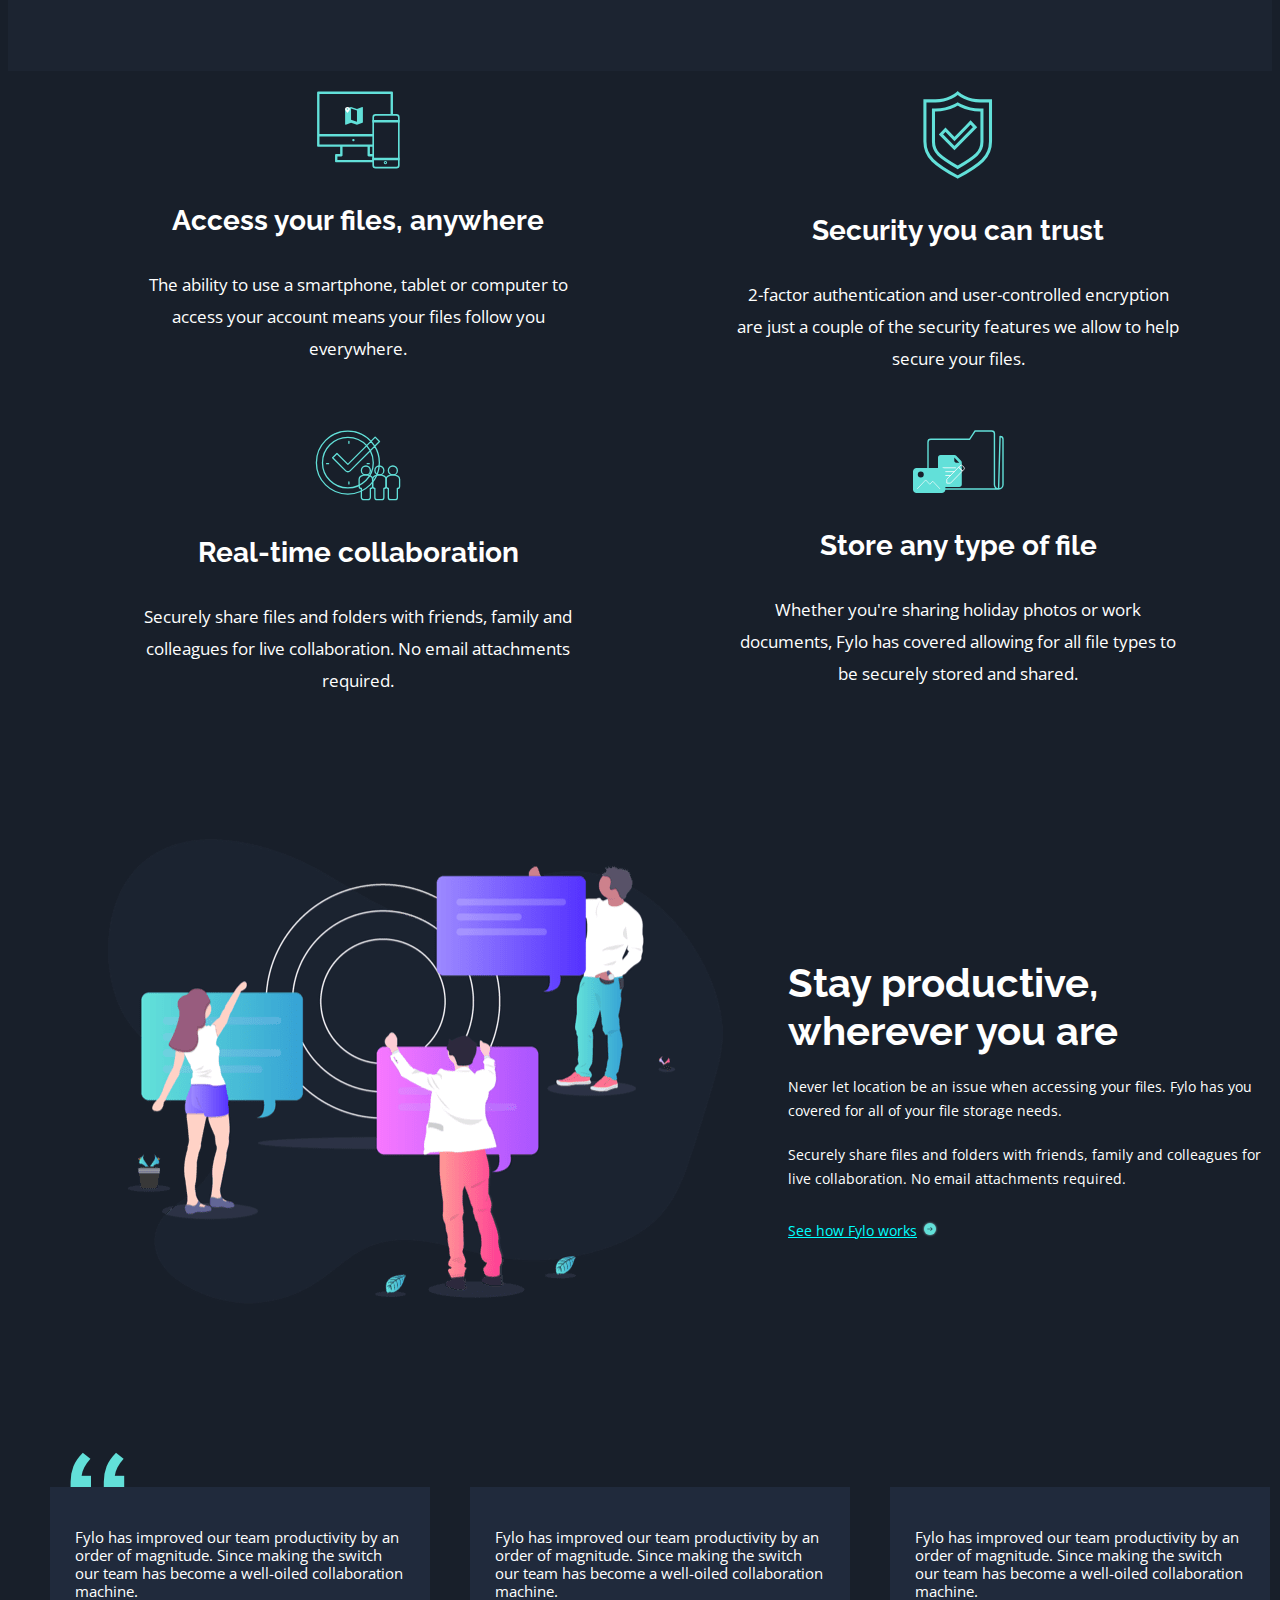
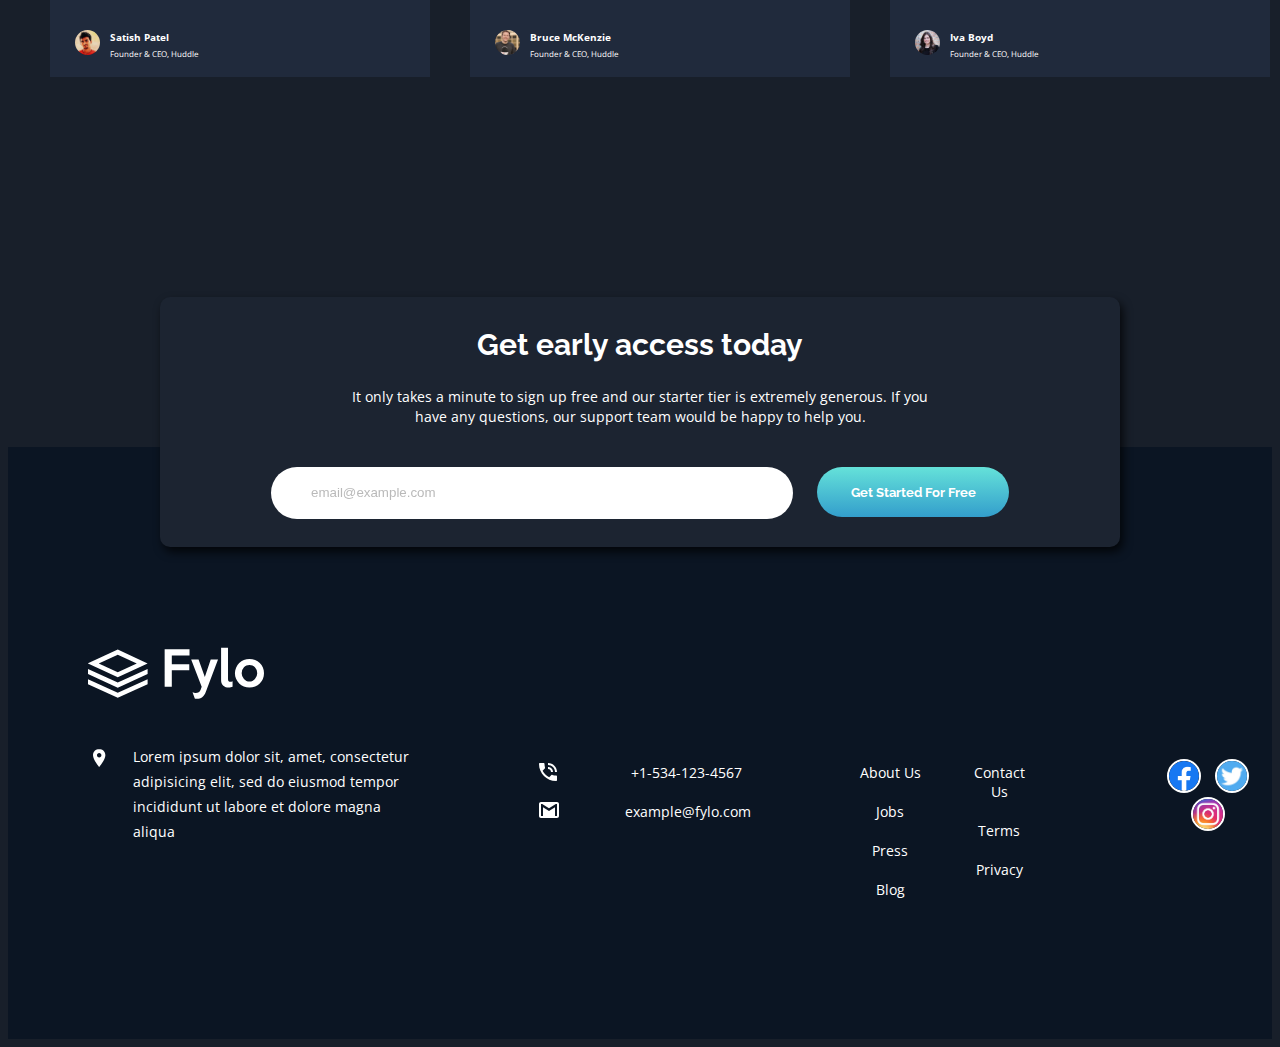
==== commit d92e5195: "Update index.html" ====
--- a/index.html
+++ b/index.html
@@ -47,13 +47,7 @@
         
             </div>
             
-            <div>
-                <img class="background-image" 
-                
-                src="images/bg-curvy-desktop.svg"  alt="curve"
-
-                >
-            </div>
+            
 
             <section class="points">
 
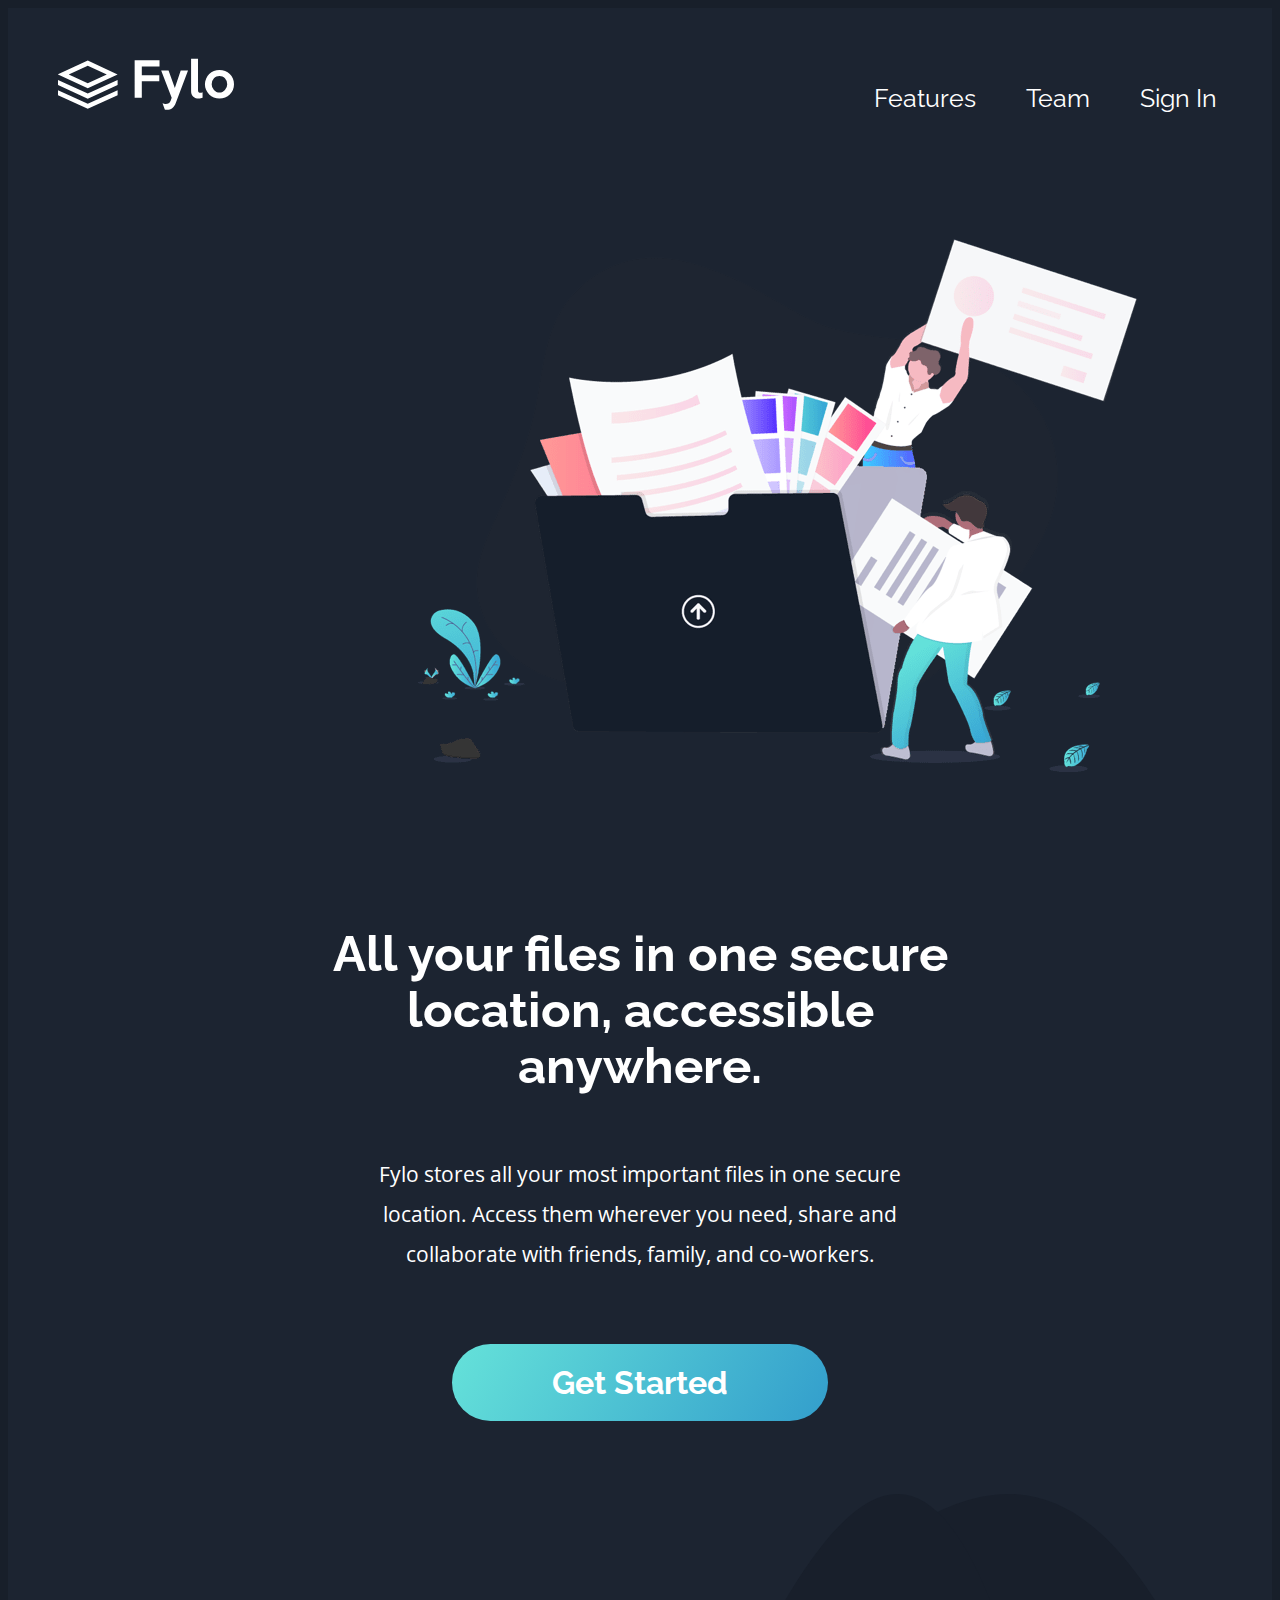
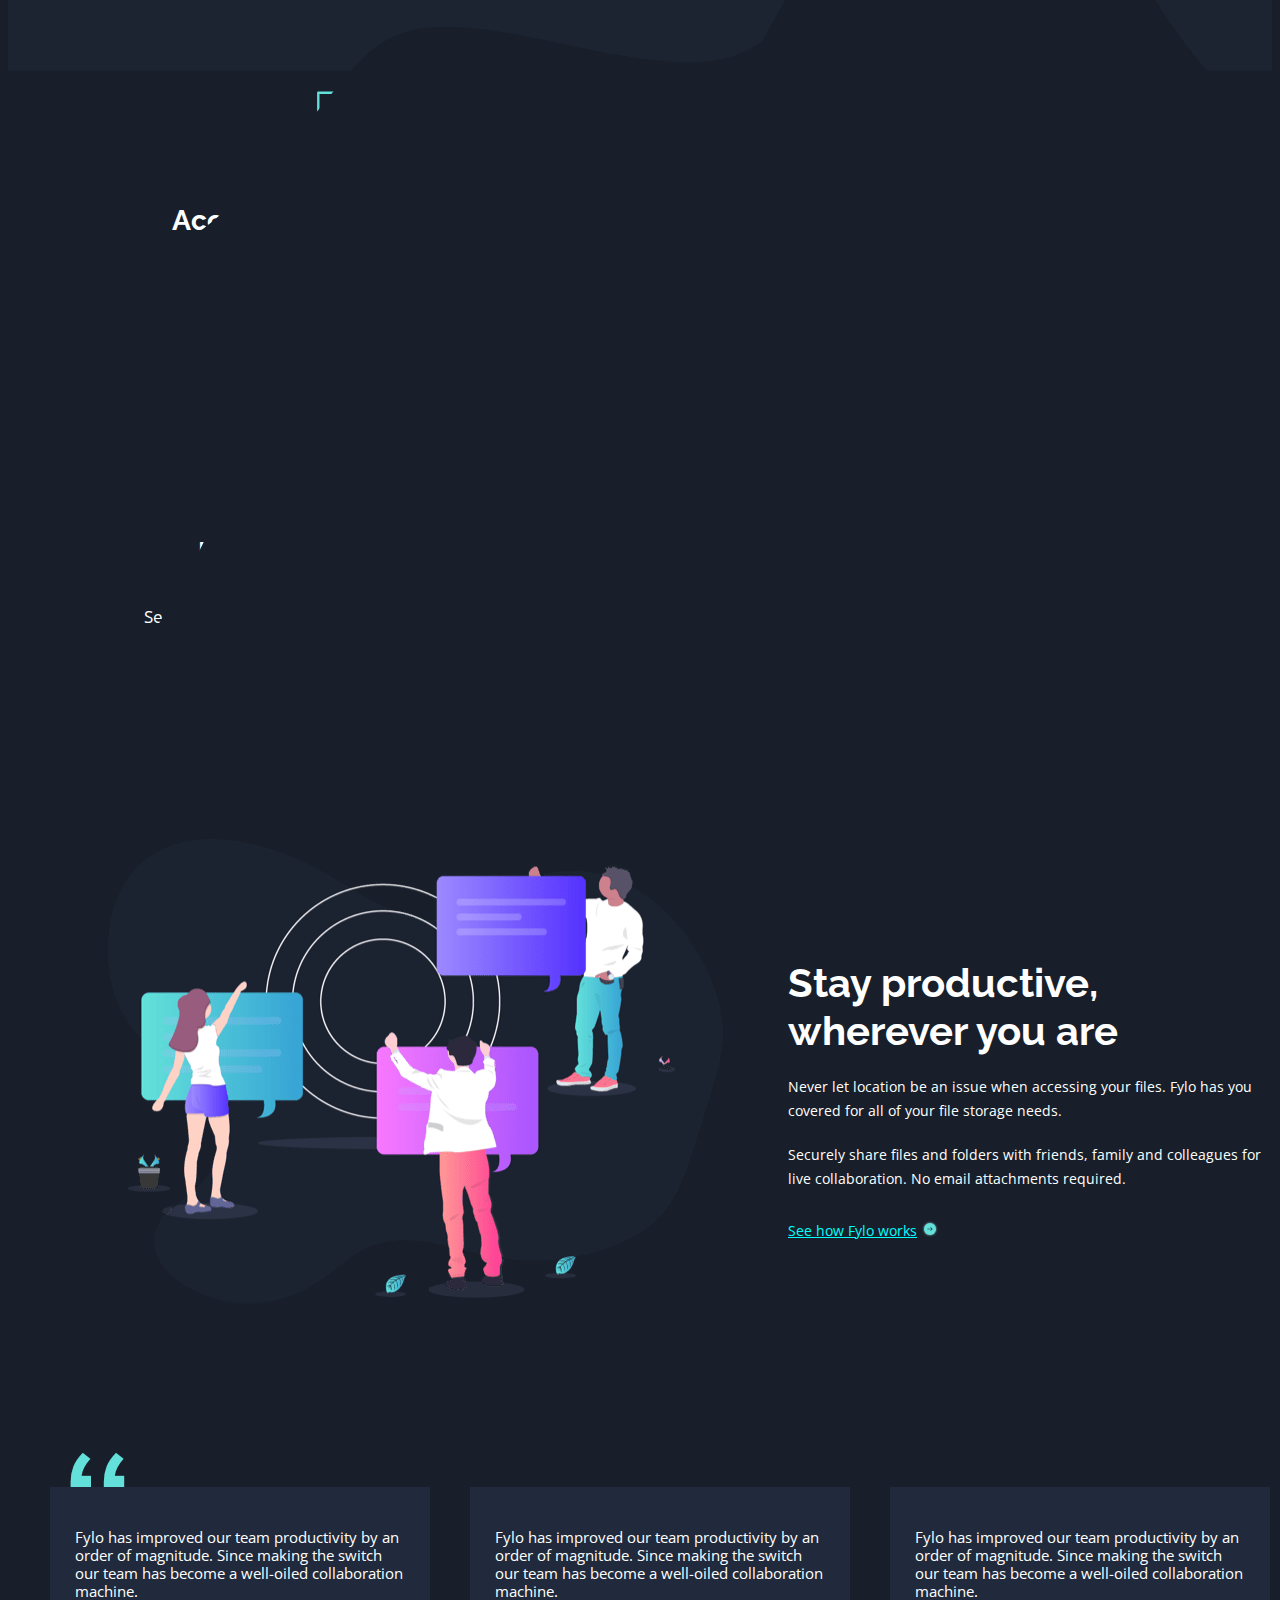
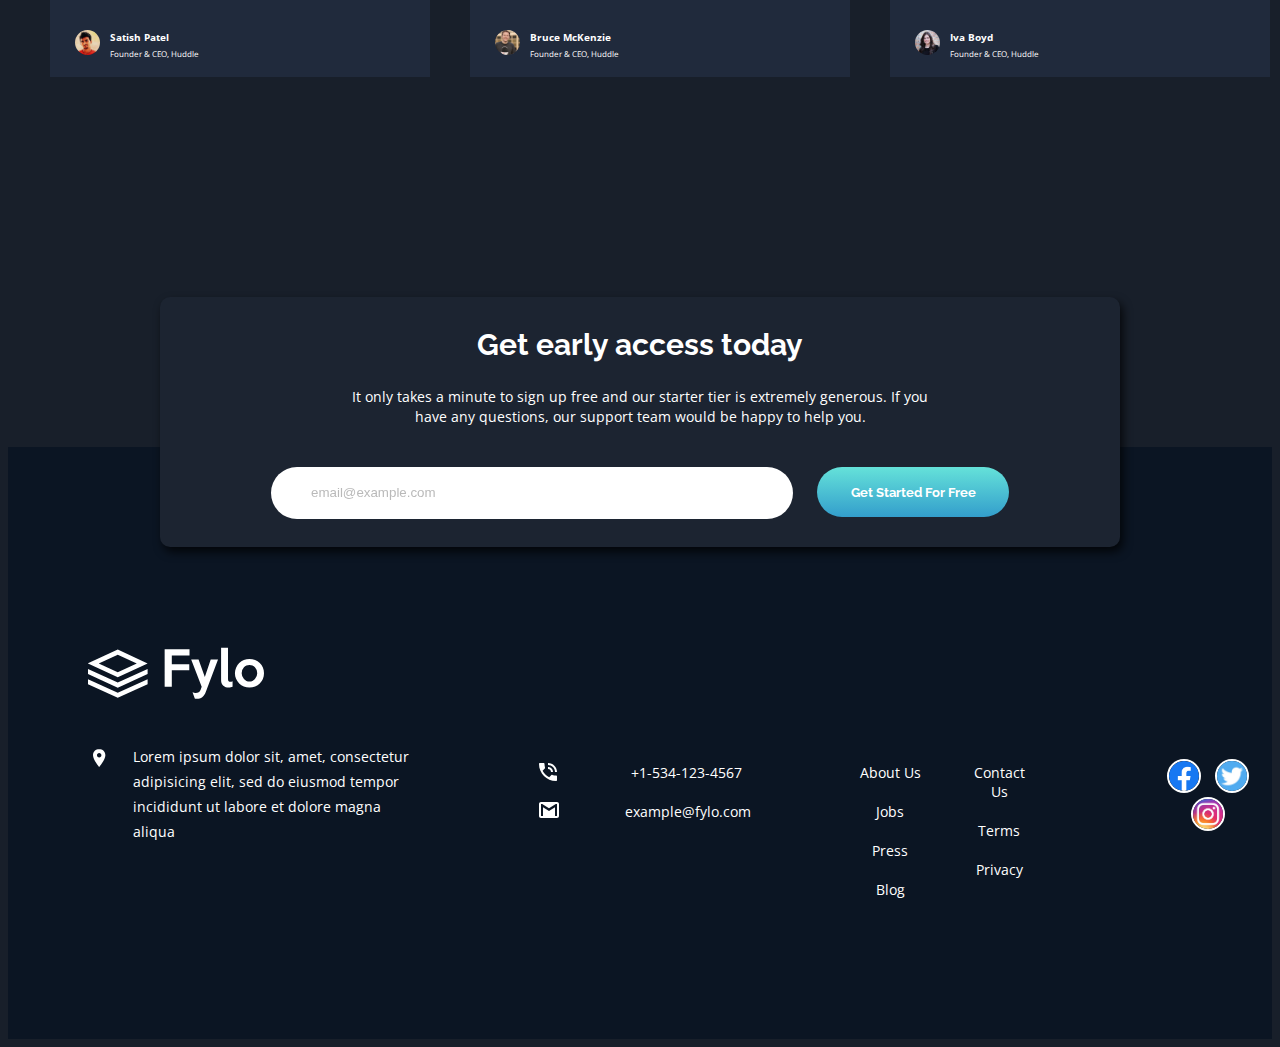
==== commit d42d9eb3: "Update index.html" ====
--- a/index.html
+++ b/index.html
@@ -47,7 +47,13 @@
         
             </div>
             
-            
+            <div>
+                <img class="background-image" 
+                
+                src="images/bg-curvy-desktop.svg"  alt="curve"
+
+                >
+            </div>
 
             <section class="points">
 
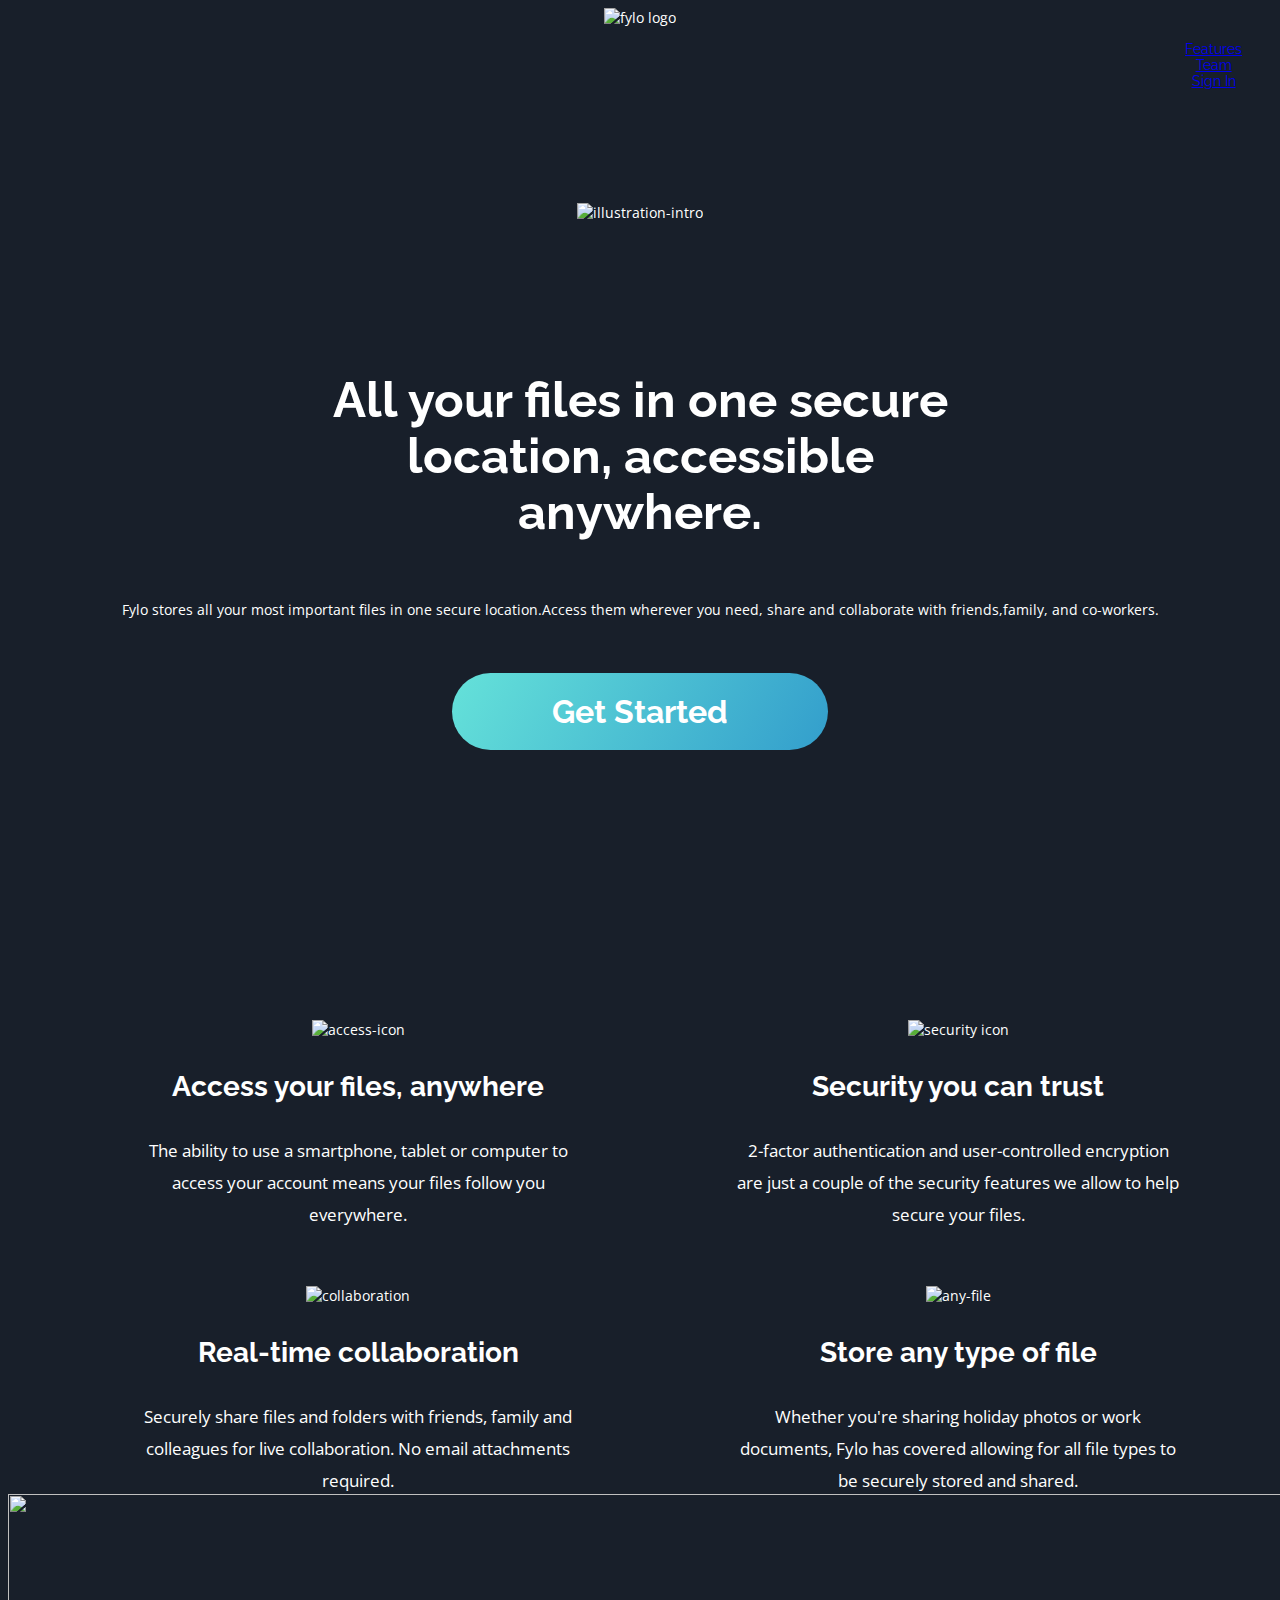
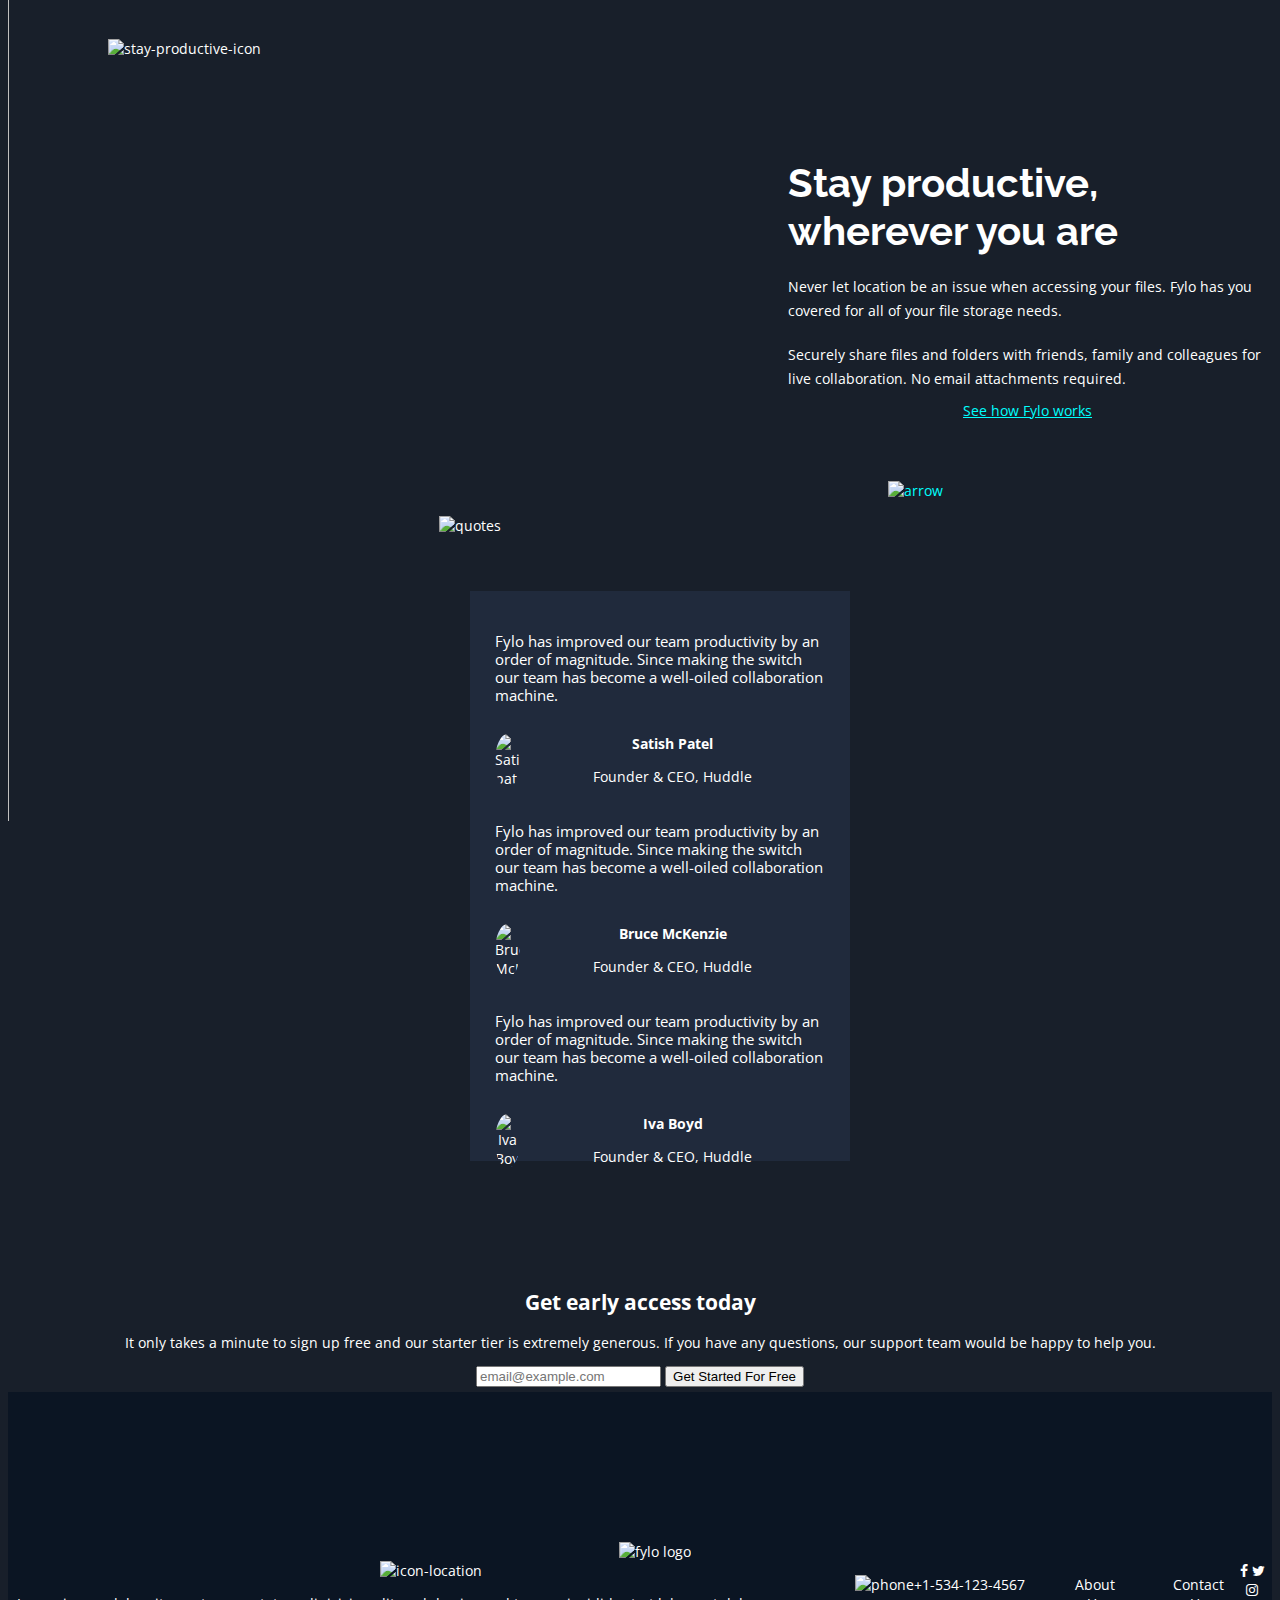
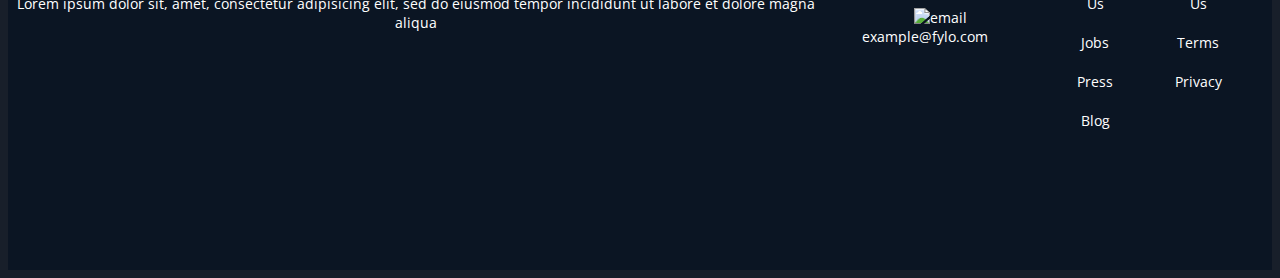
==== commit b86bd91a: "Update index.html" ====
--- a/index.html
+++ b/index.html
@@ -1,256 +1,189 @@
 <!DOCTYPE html>
 <html lang="en">
-
-<html>
     <head>
         <meta charset="UTF-8">
         <meta http-equiv="X-UA-Compatible" content="IE=edge">
         <meta name="viewport" content="width=device-width, initial-scale=1.0">
-
         <link rel="preconnect" href="https://fonts.googleapis.com">
         <link rel="preconnect" href="https://fonts.gstatic.com" crossorigin>
         <link href="https://fonts.googleapis.com/css2?family=Barlow+Condensed:wght@100&family=Big+Shoulders+Display:wght@100;300&family=Karla:wght@300&family=Open+Sans:wght@300&family=Raleway:wght@100;200;500&display=swap" rel="stylesheet">
-
         <title>Capstone-project</title>
-        <link rel="shortcut icon" href="images/favicon-32x32.png" type="image/png">
+        <link rel="shortcut icon" href="Images/favicon-32x32.png" type="image/png">
         <link rel="stylesheet" href="stylesheet.css">
+        <link rel="stylesheet" href="https://cdnjs.cloudflare.com/ajax/libs/font-awesome/4.7.0/css/font-awesome.min.css">
     </head>
-
     <body>
-        <div id="page">
-            <div class="intro-page">
-
-                <img class="logo" src="images/logo.svg" alt="fylo logo" />
-        
+        <main>
+            <!-- The Navigation menu -->
+            <div class="nav-bar">
+                <img class="header-logo" src="Images/logo.svg" alt="fylo logo" />
                 <div class="nav">
-                    <div class="item"> <a href="">Features</a> </div>
-                    <div class="item"> <a href="">Team</a> </div>
-                    <div class="item"> <a href="">Sign In</a> </div>
+                    <ul>
+                        <li><a href="#">Features</a></li>
+                        <li><a href="#">Team</a></li>
+                        <li><a href="#">Sign In</a></li>
+                    </ul>
                 </div>
-        
-                <img class="intro-image" src="images/illustration-intro.png" alt="illustration-intro">
-            
+            </div>
+            <!-- Introductory illustration -->
+            <div class="illustration-intro">
+                <div class="intro-image">
+                    <img src="Images/illustration-intro.png" alt="illustration-intro">
+                </div>
                 <div class="intro">
-        
                     <h1>
                         All your files in one secure location, accessible anywhere.
                     </h1>
-        
-                    <p>Fylo stores all your most important files in one secure location.
-                    Access them wherever you need, share and collaborate with friends,
-                    family, and co-workers.
+                    <p>
+                        Fylo stores all your most important files in one secure location.Access them wherever you need, share and collaborate with friends,family, and co-workers.
                     </p>
-        
-                    <button>Get Started</button>
-        
+                    <button class="intro-button">Get Started</button>
                 </div>
-        
-            </div>
-            
-            <div>
-                <img class="background-image" 
-                
-                src="images/bg-curvy-desktop.svg"  alt="curve"
-
-                >
-            </div>
-
-            <section class="points">
-
-               
-                
-                <article>
-                    <img src="images/icon-access-anywhere.svg" alt="access-icon">
-        
-                    <h2>Access your files, anywhere</h2>
-                    <p>
-                        The ability to use a smartphone, tablet or computer to access your ​account means your files follow you everywhere.
-                    </p>
-                </article>
-        
-                <article>
-                    <img src="images/icon-security.svg" alt="security icon">
-        
-                    <h2>Security you can trust</h2>
-                    <p>
-                        2-factor authentication and user-controlled encryption are just a couple of the security features we allow to help secure your files.
-                    </p>
-                </article>
-        
-                <article>
-                    <img src="images/icon-collaboration.svg" alt="collaboration">
-        
-                    <h2>Real-time collaboration​</h2>
-                    <p>
-                        Securely share files and folders with friends, family and colleagues​ for live collaboration. No email attachments required.
-                    </p>
-                </article>
-        
-                <article>
-                    <img src="images/icon-any-file.svg" alt="any-file">
-        
-                    <h2>Store any type of file</h2>
-                    <p>
-                        Whether you're sharing holiday photos or work documents, Fylo has covered allowing for all file types to be securely stored and shared.
-                    </p>
-                </article>
-        
-            </section>
-        
-            <section class="section-three">
-                <img src="images/illustration-stay-productive.png" alt="stay-productive-icon">
-        
-                <div class="productive-text">
-                    <h1>Stay productive, wherever you are</h1>
-                    <p>
-                        Never let location be an issue when accessing your files. Fylo has you covered for all of your file storage needs.
-                    </p>
-                    <p>
-                        Securely share files and folders with friends, family and colleagues for live collaboration. No email attachments required.
-                    </p>
-        
-                    <div class="arrows">
-                        <div class="arrow">
-                            <a href="#" id="link" target="_blank" rel="noopener noreferrer">See how Fylo works</a>
+            </div>  
+            <!-- Curved background image and grided icons -->          
+            <div class="background-body">
+                <div>
+                    <img class="background-image" 
+                    src="/imagesbg-curvy-desktop.svg" alt="" style="width: 100%;">
+                </div>
+                <div class="inner-background-image">
+                    <section class="points">       
+                        <article>
+                            <img src="Images/icon-access-anywhere.svg" alt="access-icon">
+                            <h2>Access your files, anywhere</h2>
+                            <p>
+                                The ability to use a smartphone, tablet or computer to access your ​account means your files follow you everywhere.
+                            </p>
+                        </article>
+                        <article>
+                            <img src="Images/icon-security.svg" alt="security icon">
+                            <h2>Security you can trust</h2>
+                            <p>
+                                2-factor authentication and user-controlled encryption are just a couple of the security features we allow to help secure your files.
+                            </p>
+                        </article>
+                        <article>
+                            <img src="Images/icon-collaboration.svg" alt="collaboration">
+                            <h2>Real-time collaboration​</h2>
+                            <p>
+                                Securely share files and folders with friends, family and colleagues​ for live collaboration. No email attachments required.
+                            </p>
+                        </article>
+                        <article>
+                            <img src="Images/icon-any-file.svg" alt="any-file">
+                            <h2>Store any type of file</h2>
+                            <p>
+                                Whether you're sharing holiday photos or work documents, Fylo has covered allowing for all file types to be securely stored and shared.
+                            </p>
+                        </article>
+                    </section>
+                    <!-- Productivity section -->
+                    <section class="section-three">
+                        <img class="productive-image" src="Images/illustration-stay-productive.png" alt="stay-productive-icon">
+                        <div class="productive-text">
+                            <h1>Stay productive, wherever you are</h1>
+                            <p>
+                                Never let location be an issue when accessing your files. Fylo has you covered for all of your file storage needs.
+                            </p>
+                            <p>
+                                Securely share files and folders with friends, family and colleagues for live collaboration. No email attachments required.
+                            </p>
+                            <a href="#">See how Fylo works <img src="Images/icon-arrow.svg" alt="arrow"></a>
                         </div>
-                    
-                        <div class="arrow">
-                            <img id="arr" src="images/icon-arrow.svg" alt="arrow"> 
-                        </div>  
-                    </div> 
+                    </section>
+                    <!-- Profile section -->
+                    <section class="section-four">
+                        <img class="quote" src="Images/bg-quotes.png" alt="quotes">
+                        <div class="inner-quotes">
+                            <article>
+                                <p class="text">
+                                    Fylo has improved our team productivity by an order of magnitude. Since making the switch our team has become a well-oiled collaboration machine.
+                                </p>
+                                <div class="profile">
+                                    <img class = "image" src="Images/profile-1.jpg" alt="Satish patel">
+                                    <b>Satish Patel</b>
+                                    <p class="role1">Founder & CEO, Huddle</p>
+                                </div>
+                            </article>
+                            <article>
+                                <p class="text">
+                                    Fylo has improved our team productivity by an order of magnitude. Since making the switch our team has become a well-oiled collaboration machine.
+                                </p>
+                                <div class="profile">
+                                    <img class="image" src="Images/profile-2.jpg" alt="Bruce McKenzie​">
+                                    <b>Bruce McKenzie​</b>
+                                    <p class="role2">Founder & CEO, Huddle</p>
+                                </div>
+                            </article>
+                            <article>
+                                <p class="text">
+                                    Fylo has improved our team productivity by an order of magnitude. Since making the switch our team has become a well-oiled collaboration machine.
+                                </p>
+                                <div class="profile">
+                                    <img class = "image" src="Images/profile-3.jpg" alt="Iva Boyd​">
+                                    <b>Iva Boyd</b>
+                                    <p class="role3">Founder & CEO, Huddle</p>
+                                </div>
+                            </article>
+                        </div>
+                    </section>
+                    <!-- Sign-in section -->
+                    <section class="sign-in">
+                        <h2>Get early access today</h2>
+                        <p class="sign-in-text">
+                            It only takes a minute to sign up free and our starter tier is extremely generous. If you have any questions, our support team would be happy to help you.
+                        </p>
+                        <form action="" id="form">
+                            <input type="text" id="email" placeholder="​email@example.com​">
+                            <button type="submit" id="button">
+                                Get Started For Free​
+                            </button>
+                            <div class="error" style="color: hsl(354, 100%, 66%); font-size: 12px; text-align: left; padding-left: 20px; padding-top: 5px;" id="error"></div>
+                        </form>
+                    </section>
                 </div>
-        
-            </section>
-        
-            <section class="section-four">
-        
-                <article>
-                    <img class = "quote" src="images/bg-quotes.png" alt="quotes">
-        
-                    <p class="text">
-                        Fylo has improved our team productivity by an order of magnitude. Since making the switch our team has become a well-oiled collaboration machine.
-                    </p>
-        
-                    <img class = "image" src="images/profile-1.jpg" alt="Satish patel">
-        
-                    <p class="person">Satish Patel</p>
-        
-                    <p class="role">Founder & CEO, Huddle</p>
-                </article>
-        
-                <article>
-                    <p class="text">
-                        Fylo has improved our team productivity by an order of magnitude. Since making the switch our team has become a well-oiled collaboration machine.
-                    </p>
-        
-                    <img class = "image" src="images/profile-2.jpg" alt="Bruce McKenzie​">
-        
-                    <p class="person">Bruce McKenzie​</p>
-        
-                    <p class="role">Founder & CEO, Huddle</p>
-                </article>
-        
-                <article>
-                    <p class="text">
-                        Fylo has improved our team productivity by an order of magnitude. Since making the switch our team has become a well-oiled collaboration machine.
-                    </p>
-        
-                    <img class = "image" src="images/profile-3.jpg" alt="Iva Boyd​">
-        
-                    <p class="person">Iva Boyd</p>
-        
-                    <p class="role">Founder & CEO, Huddle</p>
-                </article>
-        
-            </section>
-        
-            <section class="start">
-                <h2>Get early access today</h2>
-                <p>
-                    It only takes a minute to sign up free and our starter tier is extremely generous. If you have any questions, our support team would be happy to help you.
-                </p>
-        
-                <form>
-                    <input type="text" id="email" placeholder="​email@example.com​">
-
-                    <button type="submit" id="button">
-                        Get Started For Free​
-                    </button>
-                </form>
-            </section>
-        
+            </div> 
+            <!-- Footer section -->
             <footer>
-                <img class="logo" src="images/logo.svg" alt="fylo logo" />
-        
-                <section>
-                    <article class="one">
-                        <img src="images/icon-location.svg" alt="icon-location">
-        
-                        <p>
-                            Lorem ipsum dolor sit, amet, consectetur adipisicing elit, sed do eiusmod tempor incididunt ut labore et dolore magna aliqua
-                        </p>
-                    </article>
-        
-                    <article class="two">
-                        <ul>
-                            <li>
-                                <img src="images/icon-phone.svg" alt="phone">
-                                <p>+1-534-123-4567
-                                </p>
-                            </li>
-                            <li>
-                                <img src="images/icon-email.svg" alt="">
-                                <p>example@fylo.com​</p>
-                            </li>
-                        </ul>
-                    </article>
-                        
-                    <article class="three">
-                        <ul>
-                            <li>
-                                <a href="#">About Us</a>
-                            </li>
-                            <li>
-                                <a href="#">Jobs</a>
-                            </li>   
-                            <li>
-                                <a href="#">Press</a>
-                            </li>  
-                            <li>
-                                <a href="#">Blog</a>
-                            </li>
-                        </ul>
-                    </article>
-        
-                    <article class="four">
-                        <ul>
-                            <li>
-                                <a href="#">Contact Us</a>
-                            </li>
-                            <li>
-                                <a href="#">Terms</a>
-                            </li>   
-                            <li>
-                                <a href="#">Privacy</a>
-                            </li> 
-                        </ul>
-                    </article>
-        
-                    <article class="five">
-                        <a href="#">
-                            <img class = "social" src="images/facebook-logo-2019.webp" alt="facebook​">
-                        </a>
-                        <a href="#">
-                            <img class = "social" src="images/twitter-images.webp" alt="twitter​">
-                        </a>
-                        <a href="#">
-                            <img class = "social" src="images/instagram-image.webp" alt="instagram​">
-                        </a>
-                    </article>
-        
-                </section>
-        
+                <div class="main-footer">
+                    <div class="footer-logo">
+                        <img src="Images/logo.svg" alt="fylo logo"/>
+                    </div>
+                    <section class="inner-footer">
+                        <article class="location">
+                            <img class="location-image" src="Images/icon-location.svg" alt="icon-location">
+                            <p>
+                                Lorem ipsum dolor sit, amet, consectetur adipisicing elit, sed do eiusmod tempor incididunt ut labore et dolore magna aliqua
+                            </p>
+                        </article>
+                        <article class="contact">
+                            <p><img src="Images/icon-phone.svg" alt="phone">+1-534-123-4567</p>
+                            <p><img src="Images/icon-email.svg" alt="email">example@fylo.com​</p>
+                        </article>  
+                        <article class="info">
+                            <ul>
+                                <li><a href="#">About Us</a></li>
+                                <li><a href="#">Jobs</a></li>   
+                                <li><a href="#">Press</a></li>  
+                                <li><a href="#">Blog</a></li>
+                            </ul>
+                        </article>
+                        <article class="contact-links">
+                            <ul>
+                                <li><a href="#">Contact Us</a></li>
+                                <li><a href="#">Terms</a></li>   
+                                <li><a href="#">Privacy</a></li> 
+                            </ul>
+                        </article>
+                        <!-- Social media icons -->
+                        <article class="social-media">
+                            <a href="#" class="fa fa-facebook"></a>
+                            <a href="#" class="fa fa-twitter"></a>
+                            <a href="#" class="fa fa-instagram"></a>
+                        </article> 
+                    </section>
+                </div>
             </footer>        
-        </div>
+        </main>
     </body>
 </html>
--- a/stylesheet.css
+++ b/stylesheet.css
@@ -9,7 +9,6 @@
     width: 100%;
     height: 103%;
     color: hsl(0, 0%, 100%);
-    background-image: url(images/bg-curvy-desktop.svg);
     background-repeat: no-repeat;
     position: absolute;
     z-index: 1;
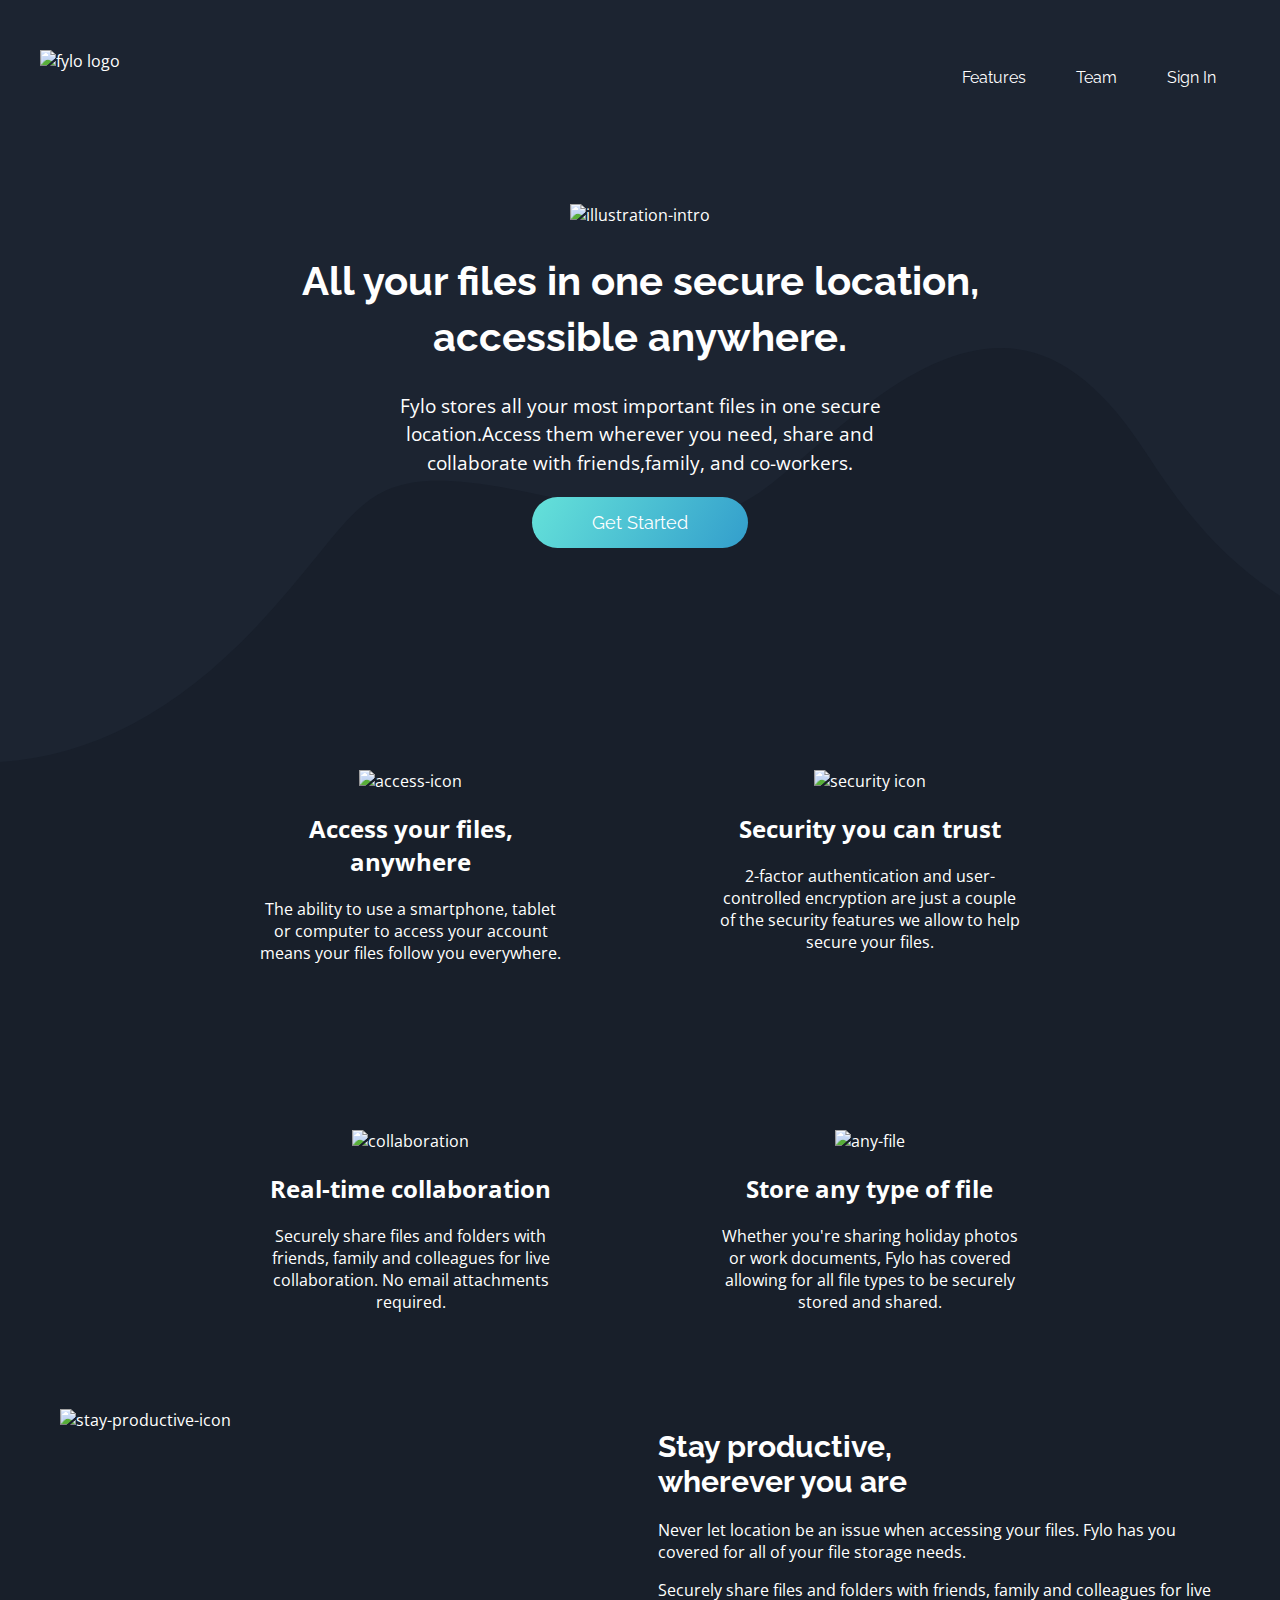
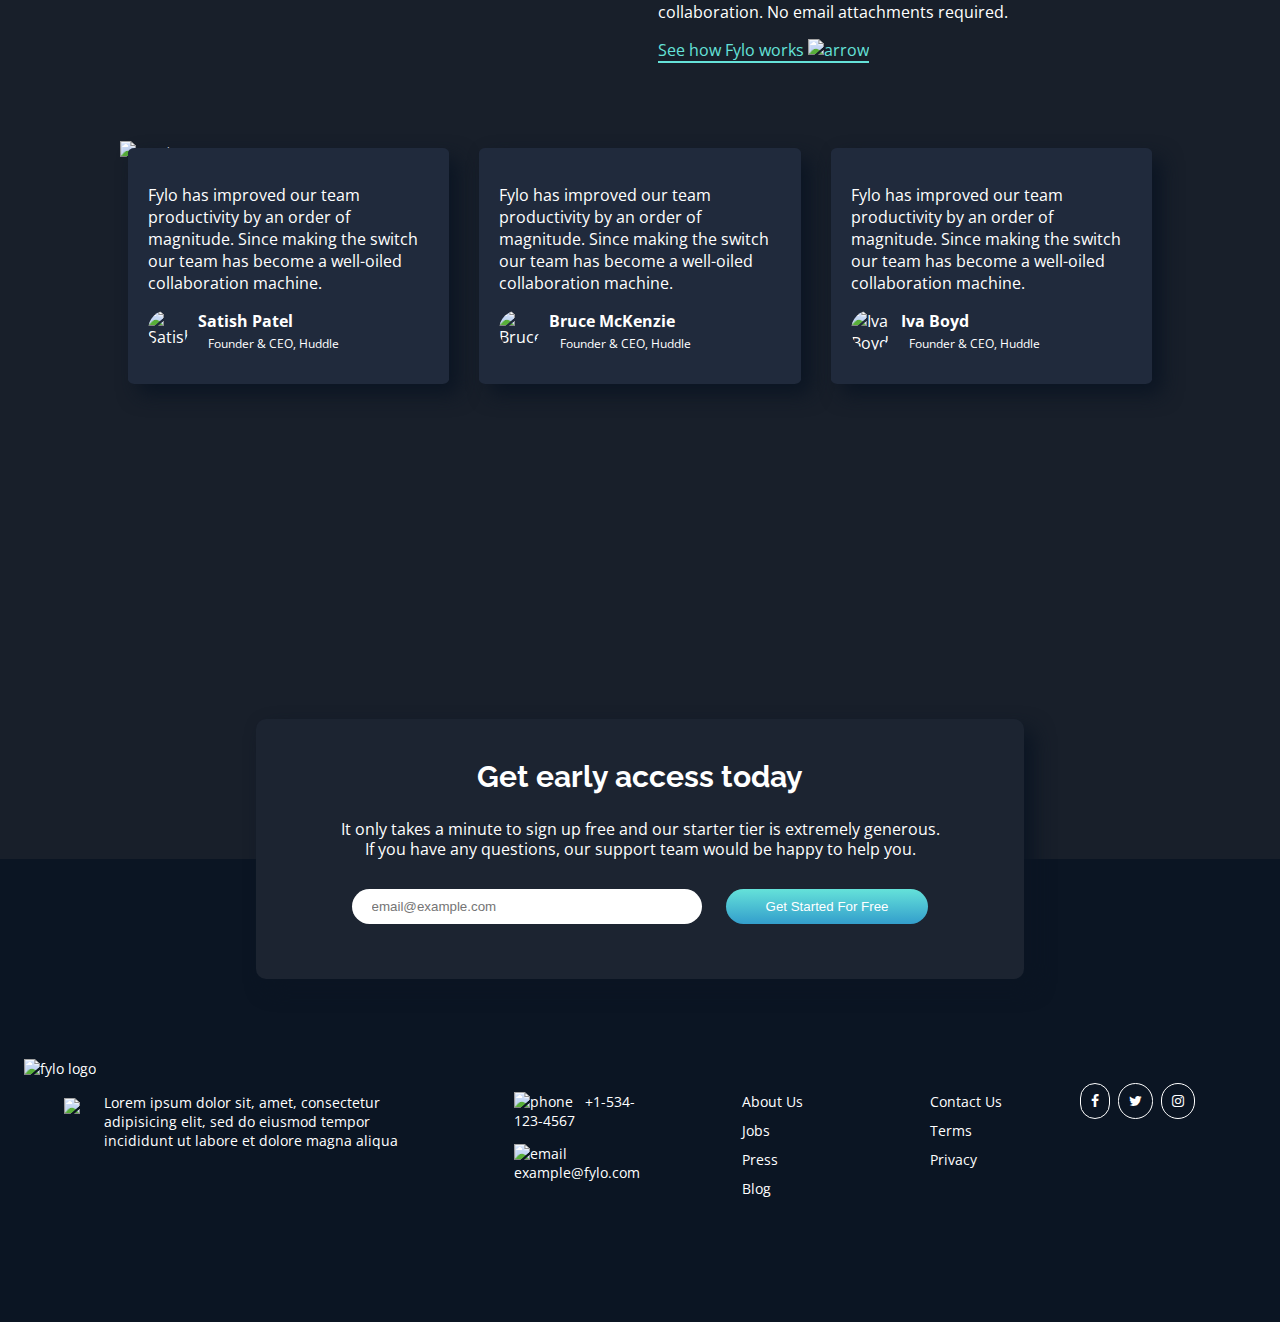
==== commit 0b135244: "Addition of hamburger menu" ====
--- a/index.html
+++ b/index.html
@@ -16,12 +16,19 @@
         <main>
             <!-- The Navigation menu -->
             <div class="nav-bar">
-                <img class="header-logo" src="Images/logo.svg" alt="fylo logo" />
+                <div>
+                    <img class="header-logo" src="Images/logo.svg" alt="fylo logo" />
+                </div>
+                <div class="hamburger">
+                    <span class="bar"></span>
+                    <span class="bar"></span>
+                    <span class="bar"></span>
+                </div>
                 <div class="nav">
                     <ul>
-                        <li><a href="#">Features</a></li>
-                        <li><a href="#">Team</a></li>
-                        <li><a href="#">Sign In</a></li>
+                        <li class="nav-link"><a href="#">Features</a></li>
+                        <li class="nav-link"><a href="#">Team</a></li>
+                        <li class="nav-link"><a href="#">Sign In</a></li>
                     </ul>
                 </div>
             </div>
@@ -185,5 +192,6 @@
                 </div>
             </footer>        
         </main>
+    <script src='script.js'></script>
     </body>
 </html>
--- a/stylesheet.css
+++ b/stylesheet.css
@@ -1,304 +1,431 @@
+/* Desktop view*/
+*{
+    box-sizing: border-box;
+}
+/* The Body */
 body{
-    background:hsl(218, 28%, 13%) ;
+    margin: 0;
+    padding: 0;
+    background:hsl(217, 28%, 15%) ;
     color: white;
     font-family: "Open Sans", sans-serif;
-    font-size: 14px;
+    width: 100%;
+}
+/* The Navigation menu */
+.nav-bar{
+    width: 95%;
+    display: flex;
+    justify-content: space-between;
+    margin-top: 50px;
+}
+.header-logo{
+    padding-left: 40px;
+}
+.nav ul {
+    list-style-type: none;
+    display: flex;
+}
+.nav ul a{
+    text-decoration: none;
+    font-family: 'Raleway', sans-serif;
+    padding-left: 50px;
+    color: hsl(0, 0%, 100%);
+}
+.nav ul li a:hover {
+    text-decoration: none;
+    color: rgb(12, 175, 250);
+}
+/* Introductory illustration */
+.illustration-intro{
+    margin-top: -100px;
+    position: relative;
+    top: 200px;
+}
+.intro-image {
+    display: flex;
+    justify-content: center;
+    margin-left: auto;
+    margin-right: auto;
+}
+.intro{
     text-align: center;
 }
-.background-image{
-    width: 100%;
-    height: 103%;
-    color: hsl(0, 0%, 100%);
-    background-repeat: no-repeat;
-    position: absolute;
-    z-index: 1;
-    left: 8px;
-    top: 166%;
-}
-.nav{
-    display: flex;
-    flex-direction: row;
-    justify-content: flex-end;
-    margin-right: 30px;
-    font-family: "Raleway",sans-serif;
-}
-.item{
-    padding-top: 50px;
-    margin: 25px;
-    font-size: 25px;
-}
-.item a{
-    color: white;
-    text-decoration: none;
-}
-.logo{
-    padding: 50px;
-    float: left;
-}
-.intro-image{
-    margin-top: 100px;
-}
-.intro-page{
-   background: hsl(217, 28%, 15%); 
-}
-.intro{
-    position: relative;
-    z-index: 2;
-}
 .intro h1{
-    margin: 60px auto; 
-    margin-top: 150px;
-    font-size: 3.5em;
+    margin-left: auto; 
+    margin-right: auto;
+    font-size: 2.5em;
     line-height: 3.5rem;
     width:700px;
     font-family: "Raleway",sans-serif;
 }
-.intro-page p{
-    margin: 30px auto; 
-    font-size: 1.5em;
-    line-height: 2.5rem;
-    width:600px;
-}
-.nav .item a:hover{
-    text-decoration: underline;
-    color: rgb(12, 175, 250);
+.intro p{
+    margin-left: auto; 
+    margin-right: auto; 
+    font-size: 1.2em;
+    line-height: 1.8rem;
+    width:550px;
 }
 .intro button{
-    margin-top: 40px;
-    padding: 20px 100px;
+    padding: 15px 60px;
     color:white;
     background: linear-gradient(120deg,hsl(176,68%,64%),hsl(198,60%,50%));
     border-radius: 50px;
     border: none;
     font-family: "Raleway",sans-serif;
-    font-weight: 700;
-    font-size:xx-large;
+    font-size:large;
     cursor: pointer;
-    margin-bottom: 250px;
 }
 .intro button:hover{
     background: rgb(3, 255, 238);
 }
-.points{
+/* Curved background image and grided icons */
+.background-body {
+    width: 100%;
+    background-image: url(images/bg-curvy-desktop.svg);
+    background-repeat: no-repeat;
+}
+.inner-background-image {
+    background-color: hsl(218, 28%, 13%);
+    padding-top: 0px;
+    padding-bottom: 100px;
+}
+.points {
     display: grid;
-    grid-template-columns: 600px 600px;
-}
-.points article{
-    margin: 20px auto;
-}
-.points article h2{
-    font-family: "Raleway",sans-serif ; 
-    margin: 20px auto; 
-    font-size: 2.0em;
-    line-height: 3.5rem;
-    width:700px;
-}
-.points article p{
-    margin: 15px auto; 
-    font-size: 1.2em;
-    line-height: 2.0rem;
-    width:450px;
-}
-.section-three img {
-    margin: 80px 20px 50px 100px;
-    float: left;
-}
-.productive-text{
-    margin-left: 780px;
-    margin-right: 150px;
+    grid-template-columns: repeat(2,1fr);
+    width: 60%;
+    text-align: center;
+    margin-left: auto;
+    margin-right: auto;
+    gap: 150px;
+    margin-top: 400px;
+    margin-bottom: 80px;
+}
+/* Productivity section */
+.section-three {
+    display: grid;
+    grid-template-columns: repeat(2,1fr);
+    width: 95%;
+    gap: 100px;
+    margin-bottom: 80px;
+    justify-content: center;
+}
+.productive-image {
+    margin-left: 60px;
+}
+.productive-text {
+    margin-top: auto;
+    margin-bottom: auto;
 }
 .productive-text h1 {
-    padding-top: 200px;
-    line-height: 3rem;
-    font-size: 40px;
-    margin-bottom: 10px;
+    font-size: 30px;
+    width: 300px;
     font-family: "Raleway", sans-serif;
-    text-align: left;
-}
-.productive-text p {
-    margin-top: 20px;
-    line-height: 1.5rem;
-    margin-bottom: 10px;
-    text-align: left;
-    width: 480px;
 }
 .productive-text a {
-    color:cyan;
-    float: left;
-}
-.productive-text #link:hover {
-    color:white;
-}
-.arrows{
+    text-decoration: none;
+    color: hsl(176, 68%, 64%);
+    border-bottom: 2px solid hsl(176, 68%, 64%);
+}
+.productive-text a:hover{
+    color: whitesmoke;
+    border-bottom: 2px solid whitesmoke;
+}
+/* Profile section */
+.quote {
+    margin-left: 120px;
+}
+.inner-quotes {
+    position: relative;
+    bottom: 15px;
+    display: grid;
+    grid-template-columns: repeat(3,1fr);
+    width: 80%;
+    margin-left: auto;
+    margin-right: auto;
+    gap: 30px;
+}
+.inner-quotes article {
+    background-color: hsl(219, 30%, 18%);
+    padding: 20px;
+    box-shadow: 10px 10px 20px hsl(216, 53%, 9%);
+    border-radius: 2%;
+}
+.profile {
     display: flex;
-    margin-top: 30px;
-}
-#arr{
-    margin-top: 0px;
-    margin-left: 5px;
-}
-.section-four{
-    clear: both;
-    margin-top: 200px;
-    display: flex;
-    justify-content: center;
-    margin-bottom: 120px;
-}
-.section-four article {
-    padding: 25px;
-    padding-top: 40px;
-    padding-bottom:30px;
-    width: 330px;
-    height: 120px;
-    background: hsl(219,30%,18%);
-    margin-left: 40px;
-}
-.section-four .text {
-    margin-top: 1px;
-    margin-bottom: 30px;
-    line-height: 18px;
-    width: px;
-    font-size: 15px;
-    text-align: left;
-}
-.section-four .person {
-    margin-left: 35px;
-    margin-bottom: 1px;
-    font-size: 10px;
-    font-weight: 700;
-    text-align: left;
-}
-.section-four .role {
-    font-size: 8px;
-    margin-top: 4px;
-    margin-left: 35px;
-    text-align: left;
-}
-.section-four .image {
-    width: 25px;
+}
+.image {
     border-radius: 50%;
-    float: left;
-}
-.quote{
-    position: absolute;
-    transform: translate(-170px, -75px);
-    z-index: -1;
-}
-.start{
-    background: hsl(217, 28%, 15%);
+    width: 40px;
+    height: 40px;
+    margin-right: 10px;
+}
+.role1 {
+    margin-left: -85px;
+    margin-top: 25px;
+    font-size: 12px;
+}
+.role2 {
+    margin-left: -115px;
+    margin-top: 25px;
+    font-size: 12px;
+}
+.role3 {
+    margin-left: -60px;
+    margin-top: 25px;
+    font-size: 12px;
+}
+/* Sign-in section */
+.sign-in {
+    margin-left: auto;
+    margin-right: auto;
+    width: 60%;
+    text-align: center;
+    background-color: hsl(217, 28%, 15%);
+    padding-top: 50px;
+    padding-bottom: 50px;
     position: relative;
-    top: 100px;
-    z-index: 1;
-    height: 250px;
-    width: 10in;
-    text-align: center;
+    top: 320px;
+    box-shadow: 10px 10px 20px hsl(216, 53%, 9%);
     border-radius: 10px;
-    margin: auto;
-    box-shadow: 3px 5px 10px 0px rgba(0,0,0,0.75);
-}
-.start h2{
+    margin-bottom: 100px;
+}
+.sign-in h2{
     font-family: "Raleway","sans-serif";
     font-size: 30px;
     font-weight: bold;
-    padding-top: 30px;
+    margin-top: -10px;
     margin-bottom: 25px;
 }
-.start p{
+.sign-in-text {
     width: 600px;
     margin: 0px auto;
     margin-bottom: 30px;
     line-height: 20px;
 }
-.start input{
-    /*padding: 15px 0 15px 300px;*/
-    width:50%;
-    height:50px;
+input{
+    width: 350px;
+    padding: 10px 20px;
+    border-radius: 20px;
+    outline: none;
+    border: none;
+    margin-right: 20px;
+}
+#button{
+    padding: 10px 40px 10px 40px;
+    background: linear-gradient( hsl(176,68%,64%),hsl(198,60%,50%));
+    color: white;
+    border-radius: 20px;
+    border: none;
+    outline: none;
+    cursor: pointer;
+}
+#button:hover{
+    background: rgb(3, 255, 238);
+}
+/* Footer section*/
+footer{
+    background-color: hsl(216, 53%, 9%);
+}
+.main-footer {
+    width: 90%;
+    margin-left: auto;
+    margin-right: auto;
+    padding-top: 200px;
+    font-size: 14px;
+    padding-bottom: 100px;
+}
+.inner-footer {
+    display: grid;
+    grid-template-columns: repeat(5,1fr);
+    gap: 50px;
+}
+.location {
+    width: 400px;
+    display: flex;
+    margin-top: 20px;
+}
+.footer-logo {
+    margin-left: -40px;
+}
+.location-image {
+    width: 20px;
+    height: 20px;
+    margin-right: 20px;
+}
+.location p {
+    margin-top: -5px;
+    width: 300px;
+}
+.contact{
+    cursor: pointer;
+}
+.contact img {
+    padding-right: 12px;
+}
+.info ul li, .contact-links ul li {
+    list-style-type: none;
+    padding-bottom: 10px;
+    cursor: pointer;
+}
+.info ul li a, .contact-links ul li a{
+    text-decoration: none;
+    color: white;
+}
+/*Social media icons */
+.fa {
+    padding: 10px;
+    text-decoration: none;
+    margin: 5px 2px;
     border-radius: 50px;
-    border: none;
-    margin-top: 10px;
-    margin-right: 20px;
-    text-align: left;
-    padding-left: 40px;
-}
-.start input::placeholder{
-    opacity: 0.5; 
-}
-.start button{
-    border-radius: 50px;
-    width:20%;
-    height:50px;
-    /*padding: 15px 40px 15px 0;*/
-    border: none;
+    border: 1px solid white;
     color: white;
-    background: linear-gradient( hsl(176,68%,64%),hsl(198,60%,50%));
-    font-family: "Raleway",sans-serif;
-    font-weight: bold;
-    cursor: pointer;
-}
-.start button:hover{
-    background: rgb(3, 255, 238);
-}
-footer{
-    background: hsl(216, 53%, 9%);
-    padding-top: 150px;
-    padding-bottom: 120px;
-}
-footer section{
-    display: flex;
-    clear: both;
-}
-ul{
-    list-style-type: none;
-    color: white;
-}
-footer img{
-    margin-left: 30px;
-}
-footer .one {
-    line-height: 25px;
-    width: 350px;
-    margin-left: 55px;
-    margin-right: 60px;
-}
-footer .one img {
-    float:left;
-}
-footer .one p{
-    margin-left: 70px;
-    margin-top: -5px;
-    text-align: left;
-}
-footer .two {
-    width: 350px;    
-}
-footer .two img {
-    float: left;
-}
-footer .two p {
-    margin-bottom: 20px;
-}
-footer .three, footer .four{
-    width: 110px;
-}
-footer a {
-    color: white;
-    text-decoration: none;
-}
-footer a:hover{
-    text-decoration: underline;
-    color: rgb(12, 175, 250);
-}
-footer li {
-    margin-bottom: 20px;
-}
-footer .five{
-    margin-top: 10px;
-    margin-left: 100px;
-}
-footer .five img  {
-    width: 30px;
-    height: auto;
-    margin-left: 10px;
-    border-radius: 50px;
-    border: 2px solid white;
-}
+}
+.info ul li a:hover, .contact-links ul li a:hover, .fa:hover {
+    color: rgb(3, 255, 238);
+}
+
+/* Mobile view*/
+@media (max-width: 480px){
+    
+    /* The Navigation menu */
+    .nav-bar{
+        width: 80%;
+        display: flex;
+        justify-content: space-between;
+        margin-top: 5%;
+    }
+    .header-logo{
+        width: 35%;
+        height: 40%;
+    }
+    .nav ul li{
+        margin-left: -20px;
+    }
+    /* Introductory illustration */
+    .illustration-intro{
+        margin-top: -100px;
+        position: relative;
+        top: 200px;
+        margin-bottom: -50%;
+    }
+    .intro-image img{
+        width: 80%;
+    }
+    .intro h1{
+        margin-left: auto; 
+        margin-right: auto;
+        font-size: 1.8em;
+        line-height: 3.0rem;
+        width: 70%;
+    }
+    .intro p{
+        margin-left: auto; 
+        margin-right: auto; 
+        font-size: 1.0em;
+        line-height: 1.8rem;
+        width:70%;
+    }
+    /* Curved background image and grided icons */
+    .background-body {
+        width: 100%;
+        background-image: url(images/bg-curvy-mobile.svg);
+        background-repeat: no-repeat;
+        background-size: contain;
+    }
+    .points{
+        grid-template-columns: 1fr;
+        padding-top:100%;
+        margin-top: 30%;
+        margin-bottom: 80px;
+    }
+    /* Productivity section */
+    .section-three {
+        display: grid;
+        grid-template-columns: 1fr;
+        width: 85%;
+        gap: 10px;
+        margin-bottom: 30%;
+        justify-content: center;
+    }
+    .productive-image {
+        width: 85%;
+    }
+    .productive-text {
+        margin-left: auto;
+        margin-right: auto;
+        width: 85%;
+    }
+    .productive-text h1 {
+        font-size: 20px;
+        width: 95%;
+        font-family: "Raleway", sans-serif;
+    }
+    /* Profile section */
+    .quote {
+        margin-left: 70px;
+    }
+    .inner-quotes {
+        position: relative;
+        display: grid;
+        grid-template-columns: 1fr;
+        width: 75%;
+        margin-bottom: -30%;
+    }
+    /* Sign-in section */
+    .sign-in {
+        width: 90%;
+        top: 370px;
+    }
+    .sign-in h2{
+        font-size: 25px;
+    }
+    .sign-in-text {
+        width: 80%;
+        line-height: 25px;
+    }
+    input{
+        width: 80%;
+        padding: 20px 40px;
+        border-radius: 50px;
+        margin-bottom: 30px;
+        margin-right: 0px;
+    }
+    #button{
+        padding: 20px 40px;
+        width: 80%;
+        border-radius: 50px;
+    }
+    /* Footer section*/
+    .main-footer {
+        padding-top: 250px;
+        padding-bottom: 40px;
+    }
+    .inner-footer {
+        display: grid;
+        grid-template-columns: 1fr;
+        gap: 50px;
+        margin-bottom: 0px;
+    }
+    .footer-logo {
+        margin-left: 0px;
+        padding-bottom: 40px;
+    }
+    .location p {
+        width: 50%;
+        line-height: 1.5rem;
+    }
+    .contact{
+        margin-top: -15%;   
+    }
+    .contact img {
+        padding-right: 20px;
+    }
+    .info , .contact-links  {
+        margin-left: -10%;
+    }
+    /*Social media icons */
+    .social-media {
+        text-align: center;
+    }
+
+}
